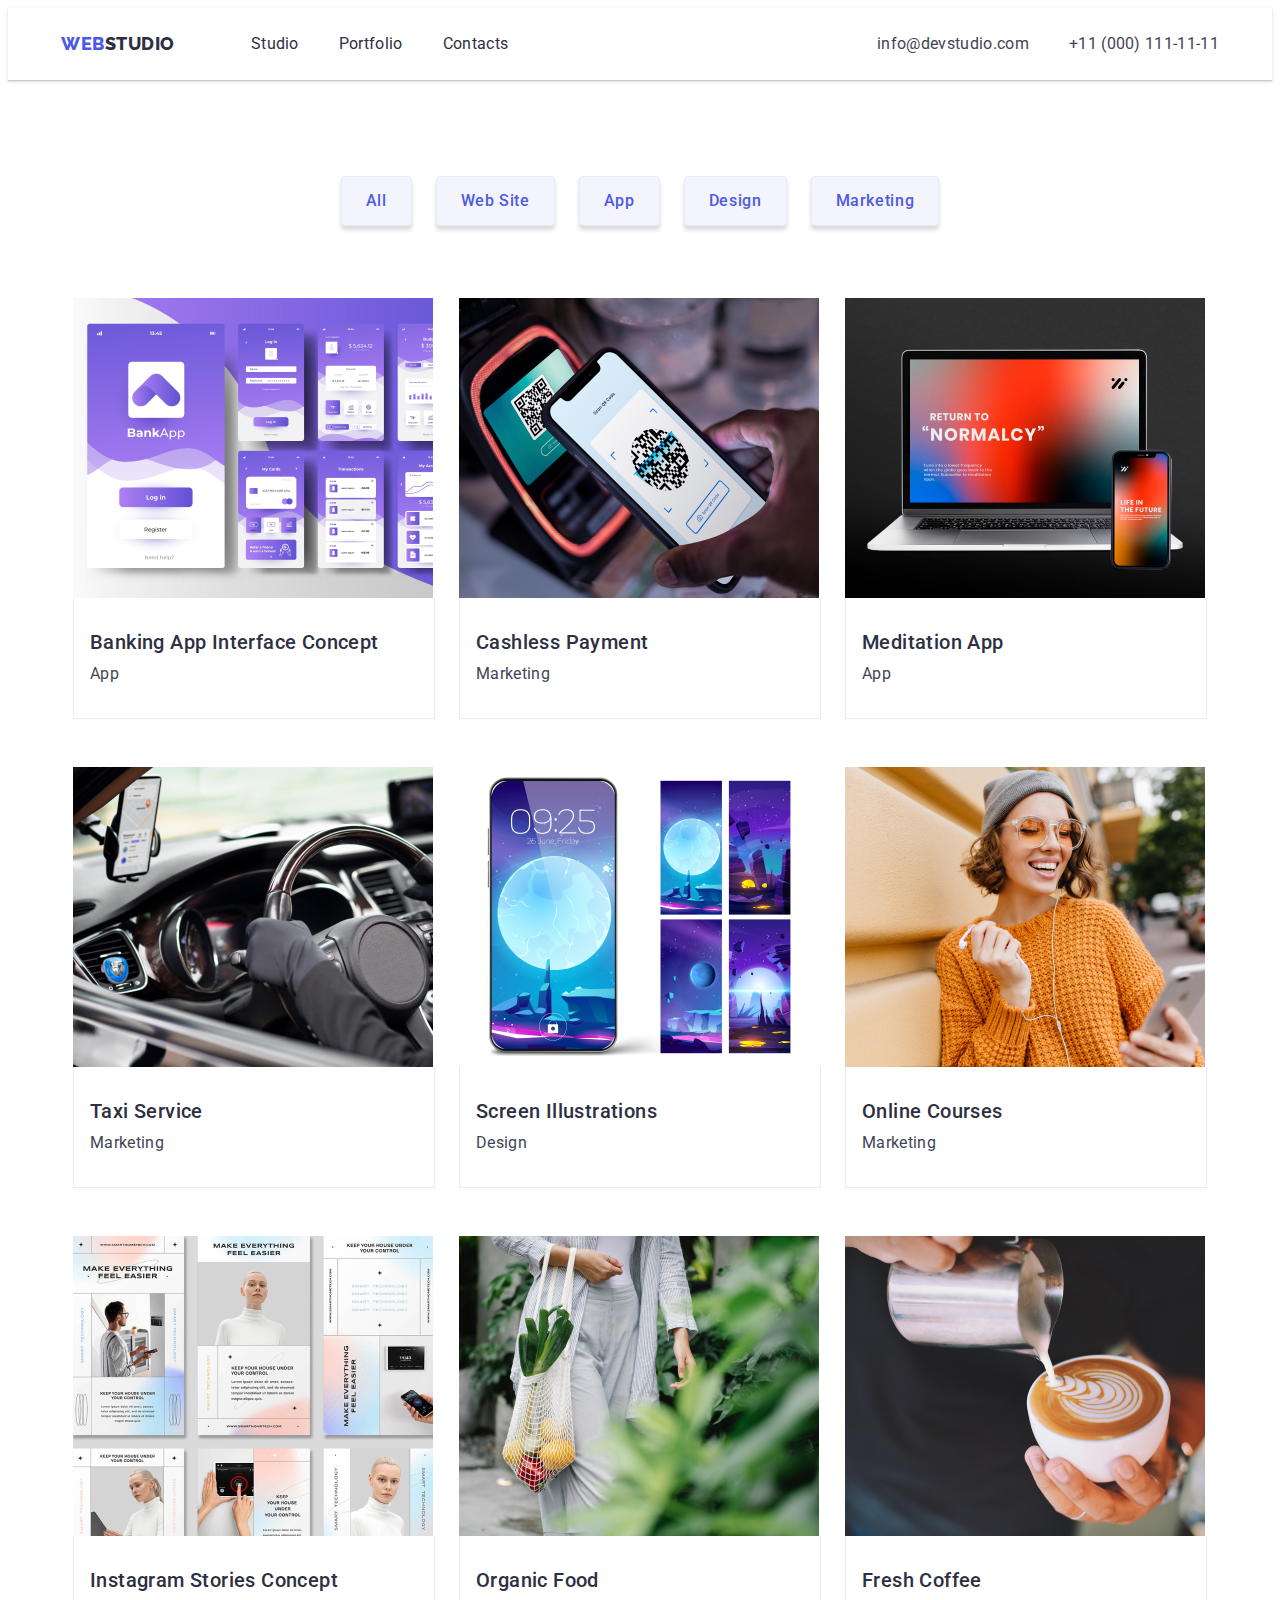
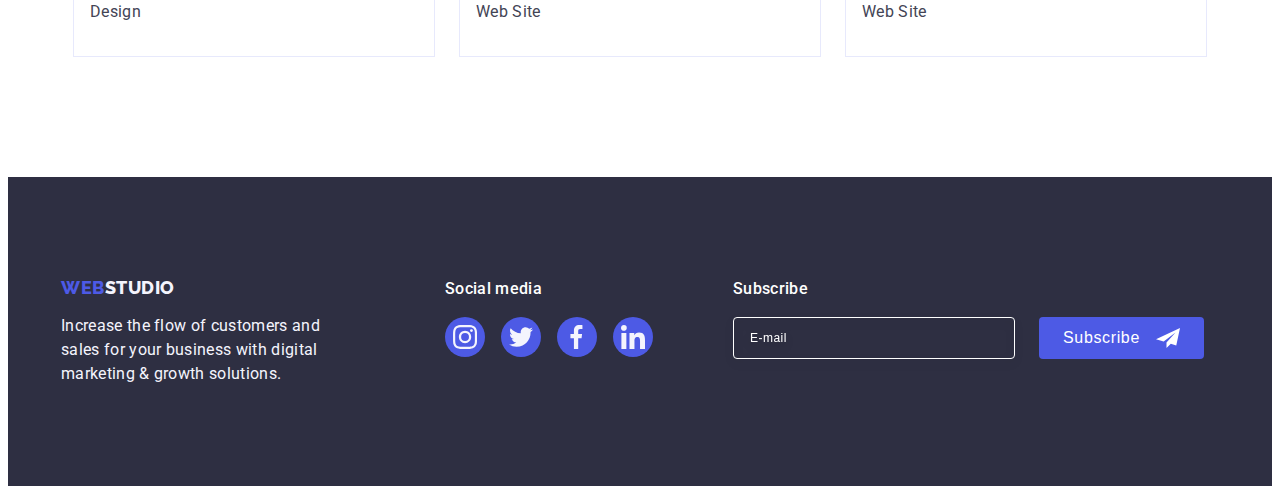
==== portfolio.html @ 8e1ab9f7 "Initial commit" ====
<!DOCTYPE html>
<html lang="en">
  <head>
    <meta charset="UTF-8" />
    <meta http-equiv="X-UA-Compatible" content="IE=edge" />
    <meta name="viewport" content="width=device-width, initial-scale=1.0" />
    <link rel="preconnect" href="https://fonts.googleapis.com" />
    <link rel="preconnect" href="https://fonts.gstatic.com" crossorigin />
    <link
      href="https://fonts.googleapis.com/css2?family=Roboto:wght@400;500;700;900&display=swap"
      rel="stylesheet"
    />
    <link rel="preconnect" href="https://fonts.googleapis.com" />
    <link rel="preconnect" href="https://fonts.gstatic.com" crossorigin />
    <link
      href="https://fonts.googleapis.com/css2?family=Raleway:wght@800&family=Roboto:wght@400;500;700;900&display=swap"
      rel="stylesheet"
    />
    <link
      href="https://cdnjs.cloudflare.com/ajax/libs/modern-normalize/1.1.0/modern-normalize.min.css"
      rel="stylesheet"
      integrity="sha512-wpPYUAdjBVSE4KJnH1VR1HeZfpl1ub8YT/NKx4PuQ5NmX2tKuGu6U/JRp5y+Y8XG2tV+wKQpNHVUX03MfMFn9Q=="
      crossorigin="anonymous"
      referrerpolicy="no-referrer"
    />
    <title>Portfolio</title>
    <link rel="stylesheet" href="./css/styles.css" />
  </head>
  <body>
    <!-- HEADER -->
    <header class="header">
      <div class="container-header container">
        <nav class="nav">
          <a href="./index.html" class="logo link">
            Web <span class="logo-span">Studio</span>
          </a>
          <ul class="list list-header">
            <li class="list-item">
              <a class="header-link link" href="./index.html">Studio</a>
            </li>
            <li class="list-item">
              <a href="./portfolio.html" class="header-link link afers"
                >Portfolio</a
              >
            </li>
            <li class="list-item">
              <a href="" class="header-link link">Contacts</a>
            </li>
          </ul>
        </nav>

        <address class="adress">
          <ul class="list list-adress">
            <li class="adress-item">
              <a
                href="mailto:info@devstudio.com"
                class="header-link contact link"
                >info@devstudio.com</a
              >
            </li>
            <li class="adress-item">
              <a href="tel:+110001111111" class="header-link contact link"
                >+11 (000) 111-11-11</a
              >
            </li>
          </ul>
        </address>
      </div>
    </header>

    <main>
      <section class="section-second-portfolio">
        <div class="container-portfolio container">
          <h1 hidden>functions</h1>
          <ul class="list list-button">
            <li>
              <button type="button" class="button button-portfolio">All</button>
            </li>
            <li>
              <button type="button" class="button button-portfolio">
                Web Site
              </button>
            </li>
            <li>
              <button type="button" class="button button-portfolio">App</button>
            </li>
            <li>
              <button type="button" class="button button-portfolio">
                Design
              </button>
            </li>
            <li>
              <button type="button" class="button button-portfolio">
                Marketing
              </button>
            </li>
          </ul>
          <ul class="list-portfolio">
            <li class="list-item-portfolio">
              <a class="link link-portf" href="">
                <div class="imf-portf">
                  <img src="./images/1.jpg" alt="apps" />
                  <div class="positions">
                    <p class="text-positons">
                      14 Stylish and User-Friendly App Design Concepts · Task
                      Manager App · Calorie Tracker App · Exotic Fruit Ecommerce
                      App · Cloud Storage App
                    </p>
                  </div>
                </div>

                <div class="info-port">
                  <h2 class="name-section-second-portfolio">
                    Banking App Interface Concept
                  </h2>
                  <p class="text-section-second-portfolio">App</p>
                </div>
              </a>
            </li>
            <li class="list-item-portfolio">
              <a class="link link-portf" href="">
                <div class="imf-portf">
                  <img width="360" src="./images/2.jpg" alt="phone" />
                  <div class="positions">
                    <p class="text-positons">
                      14 Stylish and User-Friendly App Design Concepts · Task
                      Manager App · Calorie Tracker App · Exotic Fruit Ecommerce
                      App · Cloud Storage App
                    </p>
                  </div>
                </div>

                <div class="info-port">
                  <h2 class="name-section-second-portfolio">
                    Cashless Payment
                  </h2>
                  <p class="text-section-second-portfolio">Marketing</p>
                </div>
              </a>
            </li>
            <li class="list-item-portfolio">
              <a class="link link-portf" href="">
                <div class="imf-portf">
                  <img width="360" src="./images/3.jpg" alt="laptop" />
                  <div class="positions">
                    <p class="text-positons">
                      14 Stylish and User-Friendly App Design Concepts · Task
                      Manager App · Calorie Tracker App · Exotic Fruit Ecommerce
                      App · Cloud Storage App
                    </p>
                  </div>
                </div>
                <div class="info-port">
                  <h2 class="name-section-second-portfolio">Meditation App</h2>
                  <p class="text-section-second-portfolio">App</p>
                </div>
              </a>
            </li>
            <li class="list-item-portfolio">
              <a class="link link-portf" href="">
                <div class="imf-portf">
                  <img src="./images/4.jpg" width="360" alt="driving" />
                  <div class="positions">
                    <p class="text-positons">
                      14 Stylish and User-Friendly App Design Concepts · Task
                      Manager App · Calorie Tracker App · Exotic Fruit Ecommerce
                      App · Cloud Storage App
                    </p>
                  </div>
                </div>
                <div class="info-port">
                  <h2 class="name-section-second-portfolio">Taxi Service</h2>
                  <p class="text-section-second-portfolio">Marketing</p>
                </div>
              </a>
            </li>
            <li class="list-item-portfolio">
              <a class="link link-portf" href="">
                <div class="imf-portf">
                  <img
                    src="./images/5.jpg"
                    width="360"
                    alt="main phone's menu"
                  />
                  <div class="positions">
                    <p class="text-positons">
                      14 Stylish and User-Friendly App Design Concepts · Task
                      Manager App · Calorie Tracker App · Exotic Fruit Ecommerce
                      App · Cloud Storage App
                    </p>
                  </div>
                </div>
                <div class="info-port">
                  <h2 class="name-section-second-portfolio">
                    Screen Illustrations
                  </h2>
                  <p class="text-section-second-portfolio">Design</p>
                </div>
              </a>
            </li>
            <li class="list-item-portfolio">
              <a class="link link-portf" href="">
                <div class="imf-portf">
                  <img src="./images/6.jpg" width="360" alt="girl" />
                  <div class="positions">
                    <p class="text-positons">
                      14 Stylish and User-Friendly App Design Concepts · Task
                      Manager App · Calorie Tracker App · Exotic Fruit Ecommerce
                      App · Cloud Storage App
                    </p>
                  </div>
                </div>
                <div class="info-port">
                  <h2 class="name-section-second-portfolio">Online Courses</h2>
                  <p class="text-section-second-portfolio">Marketing</p>
                </div>
              </a>
            </li>
            <li class="list-item-portfolio">
              <a class="link link-portf" href="">
                <div class="imf-portf">
                  <img src="./images/7.jpg" width="360" alt="using describe" />
                  <div class="positions">
                    <p class="text-positons">
                      14 Stylish and User-Friendly App Design Concepts · Task
                      Manager App · Calorie Tracker App · Exotic Fruit Ecommerce
                      App · Cloud Storage App
                    </p>
                  </div>
                </div>
                <div class="info-port">
                  <h2 class="name-section-second-portfolio">
                    Instagram Stories Concept
                  </h2>
                  <p class="text-section-second-portfolio">Design</p>
                </div>
              </a>
            </li>
            <li class="list-item-portfolio">
              <a class="link link-portf" href="">
                <div class="imf-portf">
                  <img src="./images/8.jpg" width="360" alt="fruits" />
                  <div class="positions">
                    <p class="text-positons">
                      14 Stylish and User-Friendly App Design Concepts · Task
                      Manager App · Calorie Tracker App · Exotic Fruit Ecommerce
                      App · Cloud Storage App
                    </p>
                  </div>
                </div>
                <div class="info-port">
                  <h2 class="name-section-second-portfolio">Organic Food</h2>
                  <p class="text-section-second-portfolio">Web Site</p>
                </div>
              </a>
            </li>
            <li class="list-item-portfolio">
              <a class="link link-portf" href="">
                <div class="imf-portf">
                  <img src="./images/9.jpg" width="360" alt="Fresh Cofee" />
                  <div class="positions">
                    <p class="text-positons">
                      14 Stylish and User-Friendly App Design Concepts · Task
                      Manager App · Calorie Tracker App · Exotic Fruit Ecommerce
                      App · Cloud Storage App
                    </p>
                  </div>
                </div>
                <div class="info-port">
                  <h2 class="name-section-second-portfolio">Fresh Coffee</h2>
                  <p class="text-section-second-portfolio">Web Site</p>
                </div>
              </a>
            </li>
          </ul>
        </div>
      </section>
    </main>
    <footer class="footer">
      <div class="container cont-footer">
        <div class="footer-logo">
          <a href="./index.html" class="logo logo-footer link">
            Web<span class="logo-span-footer">Studio</span>
          </a>
          <p class="footer-text">
            Increase the flow of customers and sales for your business with
            digital marketing & growth solutions.
          </p>
        </div>
        <div class="footer-soc-lin">
          <p class="text-footer">Social media</p>
          <ul class="list list-svg-footer">
            <li class="list-item-svg-ft">
              <a href="" class="lnk-footer"
                ><svg class="second-four-svg" width="24" height="24">
                  <use href="./images/icons.svg#icon-instagram"></use>
                </svg>
              </a>
            </li>
            <li class="list-item-svg-ft">
              <a href="" class="lnk-footer"
                ><svg class="second-four-svg" width="24" height="24">
                  <use href="./images/icons.svg#icon-twitter"></use>
                </svg>
              </a>
            </li>
            <li class="list-item-svg-ft">
              <a href="" class="lnk-footer"
                ><svg class="second-four-svg" width="24" height="24">
                  <use href="./images/icons.svg#icon-facebok"></use>
                </svg>
              </a>
            </li>
            <li class="list-item-svg-ft">
              <a href="" class="lnk-footer"
                ><svg class="second-four-svg" width="24" height="24">
                  <use href="./images/icons.svg#icon-linkedin"></use>
                </svg>
              </a>
            </li>
          </ul>
        </div>
        <div class="form-wrapper">
          <p class="text-wrapper">Subscribe</p>

          <form class="form-footer">
            <label for="email"></label>
            <input
              placeholder="E-mail"
              class="input-footer"
              required
              type="email"
              name="email"
              id="email"
            />

            <button class="button-footer" type="submit">
              Subscribe
              <svg class="send-icon-footer" width="24" height="24" >
                <use href="./images/icons.svg#footer-icon-send" ></use>
              </svg>
            </button>
          </form>
        </div>
      </div>
    </footer>
  </body>
</html>
---- css/styles.css ----
:root {
  --main-color: #2e2f42;
  --extra-color: #434455;
}

img {
  display: block;
}
h1,
h2,
h3 {
  margin: 0;
}
button {
  padding: 0;
}
label {
  display: block;
}
p {
  margin: 0;
}
ul {
  margin: 0;
  padding: 0;
}

body {
  background-color: white;
  color: #434455;
  font-family: "Roboto", sans-serif;
}

.backdrop {
  position: fixed;
  top: 0;
  left: 0;
  width: 100%;
  height: 100%;
  background: rgba(46, 47, 66, 0.4);
  opacity: 1;
}

.backdrop.is-hidden {
  opacity: 0;
  pointer-events: none;
  visibility: hidden;
}
/* ''Modal */

.text-modal {
  font-weight: 500;
  font-size: 16px;
  line-height: 1.5;
  letter-spacing: 0.02em;

  color: #2e2f42;

  margin-bottom: 16px;
  text-align: center;
}

.form-modal {
  display: flex;
  flex-direction: column;
  margin-left: auto;
  margin-right: auto;
}

.imput-modal {
  width: 100%;
  outline: none;
  border: 1px solid rgba(33, 33, 33, 0.2);
  border-radius: 4px;
  height: 40px;

  padding: 11px 38px 11px 38px;
  transition: border-color 250ms cubic-bezier(0.4, 0, 0.2, 1);
}

.imput-modal:focus {
  border-color: #4d5ae5;
}

.imput-modal:focus + .modal-input-icon {
  fill: #4d5ae5;
}

.modal-input-icon {
  position: absolute;
  top: 50%;
  left: 16px;
  transform: translateY(-50%);
  transition: fill 250ms cubic-bezier(0.4, 0, 0.2, 1);
}

.button-modal:hover svg  {
  fill: #FFFFFF;;
}

.button-form {
  padding: 16px 32px;
  width: 169px;
}

.access-form {
  opacity: 0;
  transition: opacity 250ms cubic-bezier(0.4, 0, 0.2, 1);
}

.checkbox-form:checked + .label-form span svg {
  border: none;
  opacity: 1;
  }

  .link-modal{
    color: #4D5AE5;
  }

.span-acess-form {
  margin-right: 8px;
  width: 16px;
  height: 16px;
  border: 1px solid rgba(46, 47, 66, 0.4);
  border-radius: 2px;
  display: flex;
  justify-content: center;
  align-items: center;
  
}

.checkbox-form {
  position: absolute;
  width: 1px;
  height: 1px;
  margin: -1px;
  border: 0;
  padding: 0;
  clip: rect(0 0 0 0);
  overflow: hidden;
}



.label-form {
  display: flex;
  align-items: center;
}

.label-modal {
  margin-bottom: 4px;
  font-weight: 400;
  font-size: 12px;
  line-height: 14px;
  letter-spacing: 0.04em;
  color: #8e8f99;
}

.label-modal:last-child {
  margin-bottom: 0;
}

.item-form {
  position: relative;
  margin-bottom: 8px;
}


.accepting {
  display: flex;
  align-items: center;
  margin-bottom: 24px;
}

.textarea-modal::placeholder {
  font-style: normal;
  font-weight: 400;
  font-size: 12px;
  line-height: 1.16;
  letter-spacing: 0.04em;
  color: rgba(46, 47, 66, 0.4);
}

.textarea-modal {
  padding: 8px 16px 0 16px;
  font-weight: 400;
  font-size: 12px;
  line-height: 1.16;
  letter-spacing: 0.04em;
  margin-bottom: 16px;
  height: 120px;

  width: 100%;
  outline: none;
  border: 1px solid rgba(46, 47, 66, 0.4);
  border-radius: 4px;
  transition: border-color 250ms cubic-bezier(0.4, 0, 0.2, 1);
}
.textarea-modal:focus {
  border-color: #4d5ae5;
}
.modal {
  padding-left: 24px;
  padding-right: 24px;
  padding-top: 72px;
  padding-bottom: 24px;
  position: absolute;
  top: 50%;
  left: 50%;
  transform: translate(-50%, -50%) scaleY(1);
  
  width: 408px;
  opacity: 1;
  background-color: #fcfcfc;



  box-shadow: 0px 1px 1px rgba(0, 0, 0, 0.14), 0px 1px 3px rgba(0, 0, 0, 0.12),
    0px 2px 1px rgba(0, 0, 0, 0.2);
  border-radius: 4px;
}

.button-modal {
  display: flex;
  justify-content: center;
  align-items: center;
  width: 24px;
  height: 24px;
  position: absolute;
  top: 24px;
  right: 24px;
  background: #e7e9fc;
  border: 1px solid rgba(0, 0, 0, 0.1);
  border-radius: 50%;
  transition: background-color 250ms cubic-bezier(0.4, 0, 0.2, 1);
}

.button-modal:hover {
  background-color: #404bbf;
  cursor: pointer;
}

.container {
  width: 1158px;
  padding: 0 15px 0 15px;
}

.logo-studio::after {
  position: absolute;
  content: "";
  width: 100%;
  height: 4px;
  left: 0px;
  bottom: 0px;

  background: #404bbf;
  border-radius: 2px;
}

.container-header {
  margin-left: auto;
  margin-right: auto;
  align-items: center;

  display: flex;
}

.container {
  width: 1158px;
  margin-left: auto;
  margin-right: auto;
  align-items: center;

  padding-right: 15px;
  padding-left: 15px;
}

.list {
  list-style: none;
}
ul {
  list-style: none;
}
.link {
  text-decoration: none;
}
/* header */
.header {
  box-shadow: 0px 2px 1px rgba(46, 47, 66, 0.08),
    0px 1px 1px rgba(46, 47, 66, 0.16), 0px 1px 6px rgba(46, 47, 66, 0.08);
}

.list-header {
  display: flex;
  align-items: center;
}

.nav {
  display: flex;
  align-items: center;
}

.list-item {
  margin-right: 40px;
  position: relative;
}

.list-item:last-child {
  margin-right: 0;
}

.list-header .list-item :not(:last-child) {
  margin-right: 40px;
}

.header-link {
  text-decoration: none;
  font-style: normal;
  font-weight: 400;
  font-size: 16px;
  line-height: 1.5;
  letter-spacing: 0.02em;
  padding-top: 24px;
  padding-bottom: 24px;
  display: inline-block;

  color: var(--main-color);

  transition: color 250ms cubic-bezier(0.4, 0, 0.2, 1);
}

.adress {
  font-style: normal;
  display: flex;
  margin-left: auto;
}

.list-adress {
  display: flex;
  gap: 40px;
}

.header-link:hover,
.header-link:focus {
  color: #404bbf;
}

.logo-header {
  margin-right: 76px;
}

.logo {
  font-family: "Raleway", sans-serif;
  font-style: normal;
  font-weight: 800;
  font-size: 18px;
  line-height: 1.17;
  display: flex;
  align-items: center;
  letter-spacing: 0.03em;
  text-transform: uppercase;
  text-decoration: none;
  color: #4d5ae5;
  text-decoration: none;
  margin-right: 76px;
}
.logo-span {
  color: var(--main-color);
  font-family: "Raleway", sans-serif;
}
/* contacts */

.contact {
  color: var(--extra-color);
  transition: color 250ms cubic-bezier(0.4, 0, 0.2, 1);
}
.contact:hover,
.contact:focus {
  color: #404bbf;
}

/* hero */

.hero-title {
  color: #ffffff;
  font-style: normal;
  font-weight: 700;
  font-size: 56px;
  line-height: 1.07;
  letter-spacing: 0.02em;
  text-align: center;
  margin-bottom: 48px;

  max-width: 496px;
  margin-right: auto;
  margin-left: auto;
}

.hero {
  background-image: linear-gradient(
      rgba(46, 47, 66, 0.7),
      rgba(46, 47, 66, 0.7)
    ),
    url(../images/img-name.jpg);
  padding-top: 188px;
  padding-bottom: 188px;
  display: block;

  background-position: center;
  background-repeat: no-repeat;
  background-size: cover;
  max-width: 1440px;
  margin-left: auto;
  margin-right: auto;
}

/* section 2 */

.svg-second-section {
  background-color: #f4f4fd;
}

.div-second-section {
  width: 264px;
  height: 112px;
  background-color: #f4f4fd;
  border-radius: 4px;
  display: flex;
  align-items: center;
  justify-content: center;
  margin-bottom: 8px;
}

.section-second {
  padding-top: 120px;
  padding-bottom: 120px;
}
.section-second h3 {
  margin-bottom: 8px;
}

.item-second-section {
  width: calc((100% - 72px) / 4);
}

.list-second-section {
  display: flex;
  gap: 24px;
  align-items: center;
}
.section-second-title {
  font-family: "Roboto";
  font-style: normal;
  font-weight: 500;
  font-size: 20px;
  line-height: 1.2;
  letter-spacing: 0.02em;
  color: var(--main-color);
}

.section-second-text {
  font-style: normal;

  font-size: 16px;
  line-height: 1.5;
  letter-spacing: 0.02em;
  color: var(--extra-color);
}

/* section 3 */
.container-third-section {
  width: 1158px;
  margin-left: auto;
  margin-right: auto;
  align-items: center;

  padding-right: 15px;
  padding-left: 15px;
  padding-bottom: 120px;
}

.section-third {
  padding-bottom: 120px;
}

.item-second-third {
  margin-right: 24px;
}

.item-second-third:last-child {
  margin-right: 0;
}
.section-third .list {
  display: flex;
}
.section-third-title {
  font-style: normal;
  font-weight: 700;
  font-size: 36px;
  line-height: 1.11;
  letter-spacing: 0.02em;
  text-align: center;
  text-transform: capitalize;
  color: var(--main-color);

  margin-bottom: 72px;
}

/* section 4 */

.link-sect-fr {
  width: 100%;
  height: 100%;
  background-color: #4d5ae5;
  border-radius: 50%;
  display: flex;
  align-items: center;
  justify-content: center;
  transition: background-color 250ms cubic-bezier(0.4, 0, 0.2, 1);
}

.second-four-svg {
  fill: #f4f4fd;
}

.list-item-svg {
  width: 40px;
  height: 40px;
}

.link-sect-fr:hover,
.link-sect-fr:focus {
  background-color: #404bbf;
}

.list-svg-sec-fr {
  display: flex;
  align-items: center;
  gap: 24px;

  justify-content: center;
}

.emp-nam {
  padding: 32px 0 32px;
  border-radius: 0px 0px 4px 4px;
}

.section-four {
  padding-top: 120px;
  padding-bottom: 120px;
}
.section-four .list {
  display: flex;
}

.section-four-title {
  font-style: normal;
  font-weight: 700;
  font-size: 36px;
  line-height: 1.11;
  letter-spacing: 0.02em;
  text-transform: capitalize;
  color: #2e2f42;

  text-align: center;
  margin-bottom: 72px;
}

.section-four {
  background-color: #f4f4fd;
}

.section-four {
}
.name {
  font-style: normal;
  font-weight: 500;
  font-size: 20px;
  line-height: 1.2;
  letter-spacing: 0.02em;
  text-align: center;
  text-transform: capitalize;
  color: var(--main-color);
  margin-bottom: 8px;
}

.section-four-text {
  font-size: 16px;
  line-height: 1.5;
  letter-spacing: 0.02em;
  color: var(--extra-color);
  margin-bottom: 8px;

  text-align: center;
}
.list-section-four {
  background-color: #ffffff;
  box-shadow: 0px 1px 6px rgba(46, 47, 66, 0.08),
    0px 1px 1px rgba(46, 47, 66, 0.16), 0px 2px 1px rgba(46, 47, 66, 0.08);
  margin-right: 24px;
  border-radius: 0px 0px 4px 4px;
}

.list-section-four:last-child {
  margin-right: 0;
}

/* Section 5  */

.link-customers {
  width: 100%;
  height: 100%;
  display: flex;
  justify-content: center;
  align-items: center;
  border: 1px solid #8e8f99;
  border-radius: 4px;
  color: #8e8f99;
  transition: color 250ms cubic-bezier(0.4, 0, 0.2, 1),
    border-color 250ms cubic-bezier(0.4, 0, 0.2, 1);
}

.customers-title {
  font-weight: 700;
  font-size: 36px;
  line-height: 40px;

  text-align: center;
  letter-spacing: 0.02em;
  text-transform: capitalize;
  margin-bottom: 72px;
  line-height: 1.1;
  color: #2e2f42;
}

.customers-svg:hover,
.customers-svg:focus {
  fill: #404bbf;
}
.customers-svg {
  fill: currentColor;
  transition: fill 250ms cubic-bezier(0.4, 0, 0.2, 1);
}

.item-customers {
  width: 168px;
  height: 88px;
}

.link-customers:hover,
.link-customers:focus {
  color: #404bbf;
  border-color: #404bbf;
}

.list-customers {
  display: flex;
  gap: 24px;
}

.section-fife {
  padding-top: 120px;
  padding-bottom: 120px;
}

/* footer */

.text-wrapper {
  font-weight: 500;
  font-size: 16px;
  line-height: 24px;

  letter-spacing: 0.02em;

  color: #ffffff;
  margin-bottom: 16px;
}



.button-footer {
  
  border-radius: 4px;
  border: none;
  min-height: 40px;

  min-width: 165px;

  font-weight: 500;
  font-size: 16px;
  line-height: 1.5px;
  justify-content: center;

  display: flex;
  align-items: center;

  letter-spacing: 0.04em;
  color: #ffffff;
  background: #4d5ae5;
  gap: 16px;
  cursor: pointer;
  transition: background-color 250ms cubic-bezier(0.4, 0, 0.2, 1);
}

.button-footer:hover {
  background-color: #404bbf;
}

.footer-logo {
  margin-right: 120px;
}

.form-footer {
  display: flex;
}

.input-footer::placeholder {
  color: #ffffff;
  font-weight: 400;
  font-size: 12px;
  line-height: 24px;
  letter-spacing: 0.04em;
}

.input-footer:focus {
  border: 1px solid #4d5ae5;
}

.input-footer {
  width: 264px;
  padding: 8px 0 8px 16px;
  background-color: transparent;

  margin-right: 24px;

  border: 1px solid #ffffff;
  filter: drop-shadow(0px 4px 4px rgba(0, 0, 0, 0.15));
  border-radius: 4px;

  font-weight: 400;
  font-size: 12px;
  line-height: 24px;
  letter-spacing: 0.04em;
  color: #ffffff;
  outline: 0;

  transition: border 250ms cubic-bezier(0.4, 0, 0.2, 1);
}

.list-item-svg-ft {
  width: 40px;
  height: 40px;
}

.lnk-footer {
  display: flex;
  width: 100%;
  height: 100%;
  border-radius: 50%;
  background-color: #4d5ae5;
  justify-content: center;
  align-items: center;
  transition: background-color 250ms cubic-bezier(0.4, 0, 0.2, 1);
}

.lnk-footer:hover,
.lnk-footer:focus {
  background-color: #31d0aa;
}

.footer-soc-lin {
  margin-right: 80px;
}

.list-svg-footer {
  gap: 16px;
  display: flex;
}

.cont-footer {
  display: flex;
  align-items: baseline;
}

.text-footer {
  font-style: normal;
  font-weight: 500;
  font-size: 16px;
  line-height: 24px;
  color: #ffffff;
  letter-spacing: 0.02em;
  margin-bottom: 16px;
}

.logo-footer {
  margin-bottom: 16px;
  display: inline-block;
  margin-right: 0;
}
.footer {
  background: #2e2f42;
}

.footer {
  padding-top: 100px;

  padding-bottom: 100px;
}
.logo-span-footer {
  font-family: "Raleway", sans-serif;
  font-style: normal;
  font-weight: 800;
  font-size: 18px;
  line-height: 1.17;
  display: flex;
  align-items: center;
  letter-spacing: 0.03em;
  text-transform: uppercase;
  text-decoration: none;
  color: #f4f4fd;
  display: inline-block;
}

.footer-text {
  font-size: 16px;
  line-height: 1.5;
  letter-spacing: 0.02em;
  color: #f4f4fd;

  width: 264px;
}

.button {
  font-family: "Roboto", sans-serif;
  cursor: pointer;
  background-color: #4d5ae5;
  font-weight: 500;
  font-size: 16px;
  line-height: 1.5;
  letter-spacing: 0.04em;
  color: #ffffff;
  display: block;
  border: none;
  border-radius: 4px;

  margin-right: auto;
  margin-left: auto;
  box-shadow: 0px 4px 4px rgba(0, 0, 0, 0.15);
  transition: color 250ms cubic-bezier(0.4, 0, 0.2, 1),
    background-color 250ms cubic-bezier(0.4, 0, 0.2, 1);
}
.button-header {
  font-family: "Roboto", sans-serif;
  cursor: pointer;
  background-color: #4d5ae5;
  font-weight: 500;
  font-size: 16px;
  line-height: 1.5;
  letter-spacing: 0.04em;
  color: #ffffff;

  min-width: 169px;
  height: 56px;
  margin-right: auto;
  margin-left: auto;

  display: block;
  border: none;
  border-radius: 4px;
}

.button-portfolio {
  color: #4d5ae5;
  background: #f4f4fd;
  padding: 12px 24px;
  border: 1px solid #e7e9fc;
  transition: box-shadow 250ms cubic-bezier(0.4, 0, 0.2, 1);
}

.button:hover,
.button:focus {
  background-color: #404bbf;
  color: #ffffff;
}

.button-portfolio:hover,
.button-portfolio:focus {
  border: 1px solid transparent;
  box-shadow: 0px 3px 1px rgba(0, 0, 0, 0.1), 0px 2px 1px rgba(0, 0, 0, 0.08),
    0px 2px 2px rgba(0, 0, 0, 0.12);
}

/* Portfolio */
/* Стилизация полностью совпадает с Хедером осн. стран. */
/* section first */
/* section second */

.link-portf {
  display: block;
  transition: box-shadow 250ms cubic-bezier(0.4, 0, 0.2, 1);
}

.link-portf:hover,
.link-portf:focus {
  box-shadow: 0px 1px 6px rgba(46, 47, 66, 0.08),
    0px 1px 1px rgba(46, 47, 66, 0.16), 0px 2px 1px rgba(46, 47, 66, 0.08);
}

.section-second-portfolio {
  padding-top: 96px;
  padding-bottom: 120px;
}

.name-section-second-portfolio {
  font-weight: 500;
  font-size: 20px;
  line-height: 1.2;
  letter-spacing: 0.02em;
  color: #2e2f42;
  margin-bottom: 8px;
}

.container-portfolio {
  width: 1158px;
  margin-left: auto;
  margin-right: auto;
  align-items: center;

  padding-right: 15px;
  padding-left: 15px;
}

.list-button {
  display: flex;
  justify-content: center;
  margin-bottom: 72px;
  gap: 24px;
}

.list-portfolio {
  display: flex;
  flex-wrap: wrap;
  justify-content: center;
  row-gap: 48px;
  column-gap: 24px;
}

.positions {
  position: absolute;
  display: flex;
  padding-top: 40px;
  padding-left: 32px;
  padding-right: 32px;

  top: 0;
  left: 0;
  width: 100%;
  height: 100%;
  background: #4d5ae5;

  transform: translateY(100%);
  transition: transform 250ms cubic-bezier(0.4, 0, 0.2, 1);
}

.text-positons {
  font-weight: 400;
  font-size: 16px;
  line-height: 1.5;

  letter-spacing: 0.02em;

  color: #f4f4fd;
}

.imf-portf:hover .positions {
  transform: translateY(0);
}
.imf-portf {
  position: relative;
  overflow: hidden;
}

/* .img-portf::after {
  position: absolute;
  top: 0;
  content: "";
  display: inline-block;
  width: 100%;
  height: 100%;
  background: #4d5ae5;

  
  transition: transform 250ms cubic-bezier(0.4, 0, 0.2, 1);

  opacity: 0.7;
}

.img-portf:hover::after {
  transform: translateY(0%);
} */

.list-item-portfolio {
  flex-basis: calc(100% / 3 - 24px);
  position: relative;
}

.list-item-portfolio:nth-child(n + 7) {
  margin-bottom: 0;
}

.list-item-portfolio:nth-child(3n + 3) {
  margin-right: 0;
}

.text-section-second-portfolio {
  font-size: 16px;
  line-height: 1.5;
  letter-spacing: 0.02em;
  color: var(--extra-color);
}

.info-port {
  padding: 32px 16px;
  border: 1px solid #e7e9fc;
  border-top: none;
}
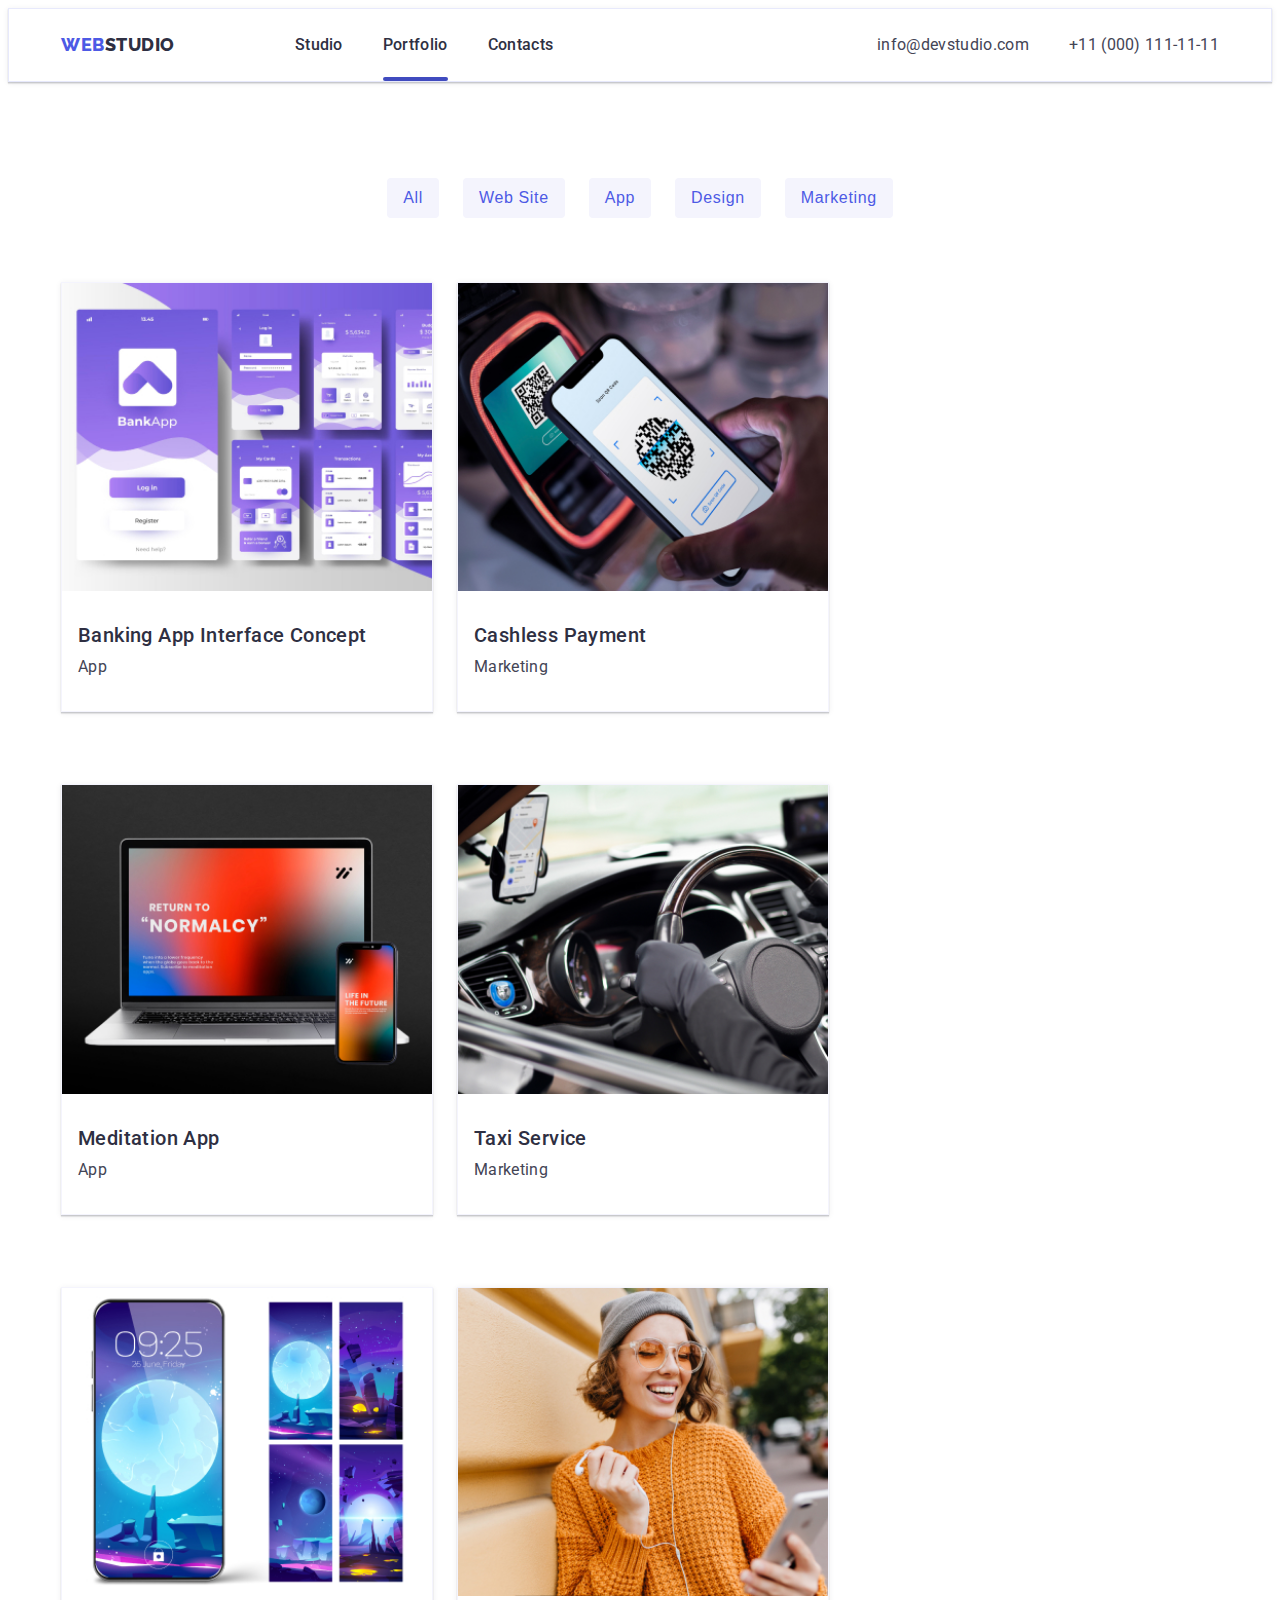
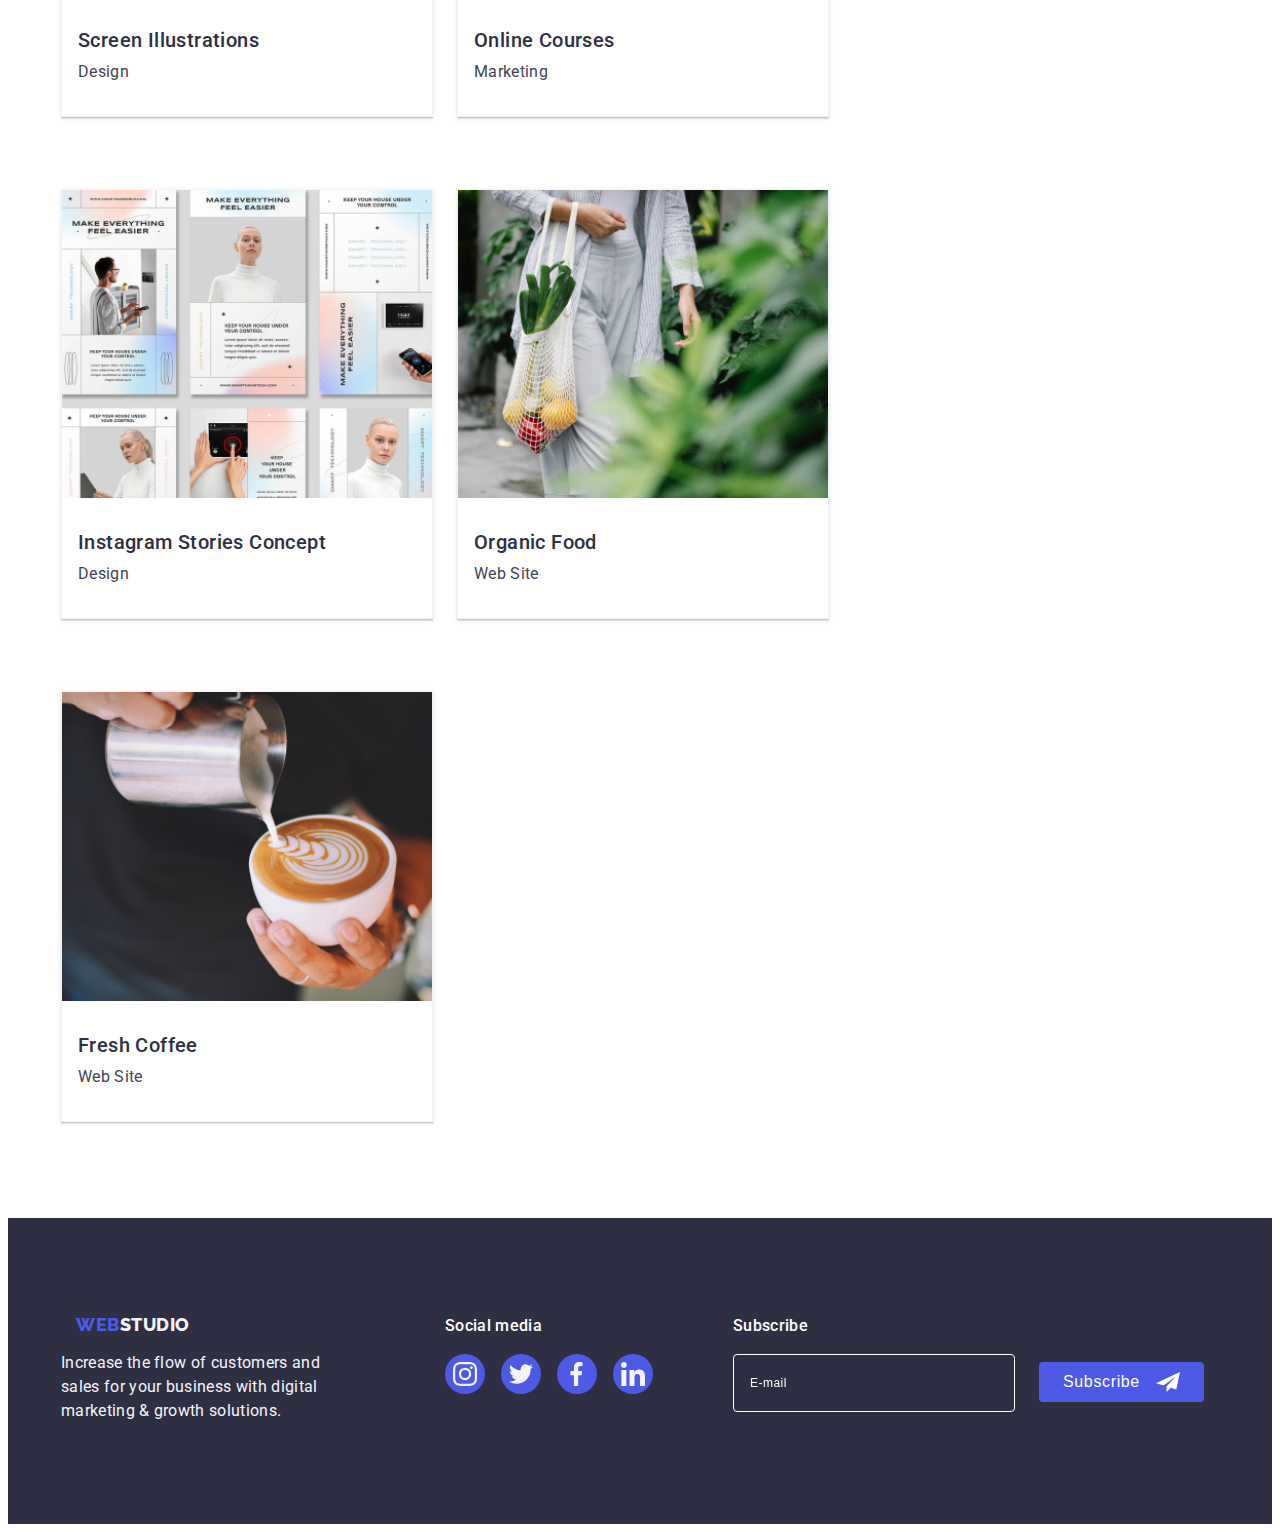
==== commit 7ec9545f: "Homework" ====
--- a/portfolio.html
+++ b/portfolio.html
@@ -23,8 +23,9 @@
       crossorigin="anonymous"
       referrerpolicy="no-referrer"
     />
+    <meta name="viewport" content="width=device-width, initial-scale=1.0" />
     <title>Portfolio</title>
-    <link rel="stylesheet" href="./css/styles.css" />
+    <link rel="stylesheet" href="./css/alternative-versions.css" />
   </head>
   <body>
     <!-- HEADER -->
@@ -34,17 +35,16 @@
           <a href="./index.html" class="logo link">
             Web <span class="logo-span">Studio</span>
           </a>
+
           <ul class="list list-header">
-            <li class="list-item">
-              <a class="header-link link" href="./index.html">Studio</a>
-            </li>
-            <li class="list-item">
-              <a href="./portfolio.html" class="header-link link afers"
-                >Portfolio</a
-              >
-            </li>
-            <li class="list-item">
-              <a href="" class="header-link link">Contacts</a>
+            <li class="item-header-nav">
+              <a class="header-link" href="./index.html">Studio</a>
+            </li>
+            <li class="item-header-nav">
+              <a href="./portfolio.html" class="header-link logo-portfolio">Portfolio</a>
+            </li>
+            <li class="item-header-nav">
+              <a href="" class="header-link">Contacts</a>
             </li>
           </ul>
         </nav>
@@ -52,25 +52,28 @@
         <address class="adress">
           <ul class="list list-adress">
             <li class="adress-item">
-              <a
-                href="mailto:info@devstudio.com"
-                class="header-link contact link"
+              <a href="mailto:info@devstudio.com" class="contact link"
                 >info@devstudio.com</a
               >
             </li>
             <li class="adress-item">
-              <a href="tel:+110001111111" class="header-link contact link"
+              <a href="tel:+110001111111" class="contact link"
                 >+11 (000) 111-11-11</a
               >
             </li>
           </ul>
         </address>
+        <button type="button" class="btn-mobil">
+          <svg class="icon-close-modal" width="32" height="22">
+            <use href="./images/icons.svg#icon-charm_menu-hamburger-1"></use>
+          </svg>
+        </button>
       </div>
     </header>
 
     <main>
       <section class="section-second-portfolio">
-        <div class="container-portfolio container">
+        <div class="container">
           <h1 hidden>functions</h1>
           <ul class="list list-button">
             <li>
@@ -99,7 +102,7 @@
             <li class="list-item-portfolio">
               <a class="link link-portf" href="">
                 <div class="imf-portf">
-                  <img src="./images/1.jpg" alt="apps" />
+                  <img class="picture-card-portfolio" width="100%" src="./images/1.jpg" alt="apps" />
                   <div class="positions">
                     <p class="text-positons">
                       14 Stylish and User-Friendly App Design Concepts · Task
@@ -120,7 +123,7 @@
             <li class="list-item-portfolio">
               <a class="link link-portf" href="">
                 <div class="imf-portf">
-                  <img width="360" src="./images/2.jpg" alt="phone" />
+                  <img class="picture-card-portfolio" width="100%" src="./images/2.jpg" alt="phone" />
                   <div class="positions">
                     <p class="text-positons">
                       14 Stylish and User-Friendly App Design Concepts · Task
@@ -141,7 +144,7 @@
             <li class="list-item-portfolio">
               <a class="link link-portf" href="">
                 <div class="imf-portf">
-                  <img width="360" src="./images/3.jpg" alt="laptop" />
+                  <img class="picture-card-portfolio" width="100%" src="./images/3.jpg" alt="laptop" />
                   <div class="positions">
                     <p class="text-positons">
                       14 Stylish and User-Friendly App Design Concepts · Task
@@ -159,7 +162,12 @@
             <li class="list-item-portfolio">
               <a class="link link-portf" href="">
                 <div class="imf-portf">
-                  <img src="./images/4.jpg" width="360" alt="driving" />
+                  <img class="picture-card-portfolio"
+                    width="100%"
+                    src="./images/4.jpg"
+                    width="100%"
+                    alt="driving"
+                  />
                   <div class="positions">
                     <p class="text-positons">
                       14 Stylish and User-Friendly App Design Concepts · Task
@@ -177,9 +185,9 @@
             <li class="list-item-portfolio">
               <a class="link link-portf" href="">
                 <div class="imf-portf">
-                  <img
+                  <img class="picture-card-portfolio"
                     src="./images/5.jpg"
-                    width="360"
+                    width="100%"
                     alt="main phone's menu"
                   />
                   <div class="positions">
@@ -201,7 +209,12 @@
             <li class="list-item-portfolio">
               <a class="link link-portf" href="">
                 <div class="imf-portf">
-                  <img src="./images/6.jpg" width="360" alt="girl" />
+                  <img class="picture-card-portfolio"
+                    width="100%"
+                    src="./images/6.jpg"
+                    width="360"
+                    alt="girl"
+                  />
                   <div class="positions">
                     <p class="text-positons">
                       14 Stylish and User-Friendly App Design Concepts · Task
@@ -219,7 +232,12 @@
             <li class="list-item-portfolio">
               <a class="link link-portf" href="">
                 <div class="imf-portf">
-                  <img src="./images/7.jpg" width="360" alt="using describe" />
+                  <img class="picture-card-portfolio"
+                    width="100%"
+                    src="./images/7.jpg"
+                    width="100%"
+                    alt="using describe"
+                  />
                   <div class="positions">
                     <p class="text-positons">
                       14 Stylish and User-Friendly App Design Concepts · Task
@@ -239,7 +257,7 @@
             <li class="list-item-portfolio">
               <a class="link link-portf" href="">
                 <div class="imf-portf">
-                  <img src="./images/8.jpg" width="360" alt="fruits" />
+                  <img class="picture-card-portfolio" src="./images/8.jpg" width="100%" alt="fruits" />
                   <div class="positions">
                     <p class="text-positons">
                       14 Stylish and User-Friendly App Design Concepts · Task
@@ -257,7 +275,12 @@
             <li class="list-item-portfolio">
               <a class="link link-portf" href="">
                 <div class="imf-portf">
-                  <img src="./images/9.jpg" width="360" alt="Fresh Cofee" />
+                  <img class="picture-card-portfolio"
+                    width="100%"
+                    src="./images/9.jpg"
+                    width="360"
+                    alt="Fresh Cofee"
+                  />
                   <div class="positions">
                     <p class="text-positons">
                       14 Stylish and User-Friendly App Design Concepts · Task
@@ -277,7 +300,7 @@
       </section>
     </main>
     <footer class="footer">
-      <div class="container cont-footer">
+      <div class="cont-footer container">
         <div class="footer-logo">
           <a href="./index.html" class="logo logo-footer link">
             Web<span class="logo-span-footer">Studio</span>
@@ -288,31 +311,31 @@
           </p>
         </div>
         <div class="footer-soc-lin">
-          <p class="text-footer">Social media</p>
+          <p class="text-footer-social-media">Social media</p>
           <ul class="list list-svg-footer">
-            <li class="list-item-svg-ft">
-              <a href="" class="lnk-footer"
+            <li class="list-item-svg">
+              <a href="" class="link-sect-fr"
                 ><svg class="second-four-svg" width="24" height="24">
                   <use href="./images/icons.svg#icon-instagram"></use>
                 </svg>
               </a>
             </li>
-            <li class="list-item-svg-ft">
-              <a href="" class="lnk-footer"
+            <li class="list-item-svg">
+              <a href="" class="link-sect-fr"
                 ><svg class="second-four-svg" width="24" height="24">
                   <use href="./images/icons.svg#icon-twitter"></use>
                 </svg>
               </a>
             </li>
-            <li class="list-item-svg-ft">
-              <a href="" class="lnk-footer"
+            <li class="list-item-svg">
+              <a href="" class="link-sect-fr"
                 ><svg class="second-four-svg" width="24" height="24">
                   <use href="./images/icons.svg#icon-facebok"></use>
                 </svg>
               </a>
             </li>
-            <li class="list-item-svg-ft">
-              <a href="" class="lnk-footer"
+            <li class="list-item-svg">
+              <a href="" class="link-sect-fr"
                 ><svg class="second-four-svg" width="24" height="24">
                   <use href="./images/icons.svg#icon-linkedin"></use>
                 </svg>
@@ -334,12 +357,104 @@
               id="email"
             />
 
-            <button class="button-footer" type="submit">
+            <button class="button-footer button" type="submit">
               Subscribe
-              <svg class="send-icon-footer" width="24" height="24" >
-                <use href="./images/icons.svg#footer-icon-send" ></use>
+              <svg class="send-icon-footer" width="24" height="24">
+                <use href="./images/icons.svg#footer-icon-send"></use>
               </svg>
             </button>
+          </form>
+        </div>
+      </div>
+
+      <div class="backdrop is-hidden" data-modal>
+        <div class="modal">
+          <button type="button" class="button-modal" data-modal-close>
+            <svg width="8" height="8">
+              <use href="./images/icons.svg#modal-icon-close"></use>
+            </svg>
+          </button>
+          <p class="text-modal">
+            Leave your contacts and we will call you back
+          </p>
+          <form class="form-modal">
+            <label class="label-modal" for="name">Name</label>
+            <div class="item-form">
+              <input
+                class="imput-modal"
+                required
+                placeholder=" "
+                type="text"
+                name="name"
+                id="name"
+              />
+              <svg class="modal-input-icon" width="12" height="12">
+                <use href="./images/icons.svg#modal-icon-1"></use>
+              </svg>
+            </div>
+
+            <label for="tel" class="label-modal">Phone</label>
+            <div class="item-form">
+              <input
+                class="imput-modal"
+                required
+                placeholder=" "
+                type="tel"
+                name="tel"
+                id="tel"
+              />
+              <svg class="modal-input-icon" width="12" height="12">
+                <use href="./images/icons.svg#modal-icon-2"></use>
+              </svg>
+            </div>
+
+            <label for="mail" class="label-modal">Email</label>
+            <div class="item-form">
+              <input
+                placeholder=" "
+                class="imput-modal"
+                required
+                type="email"
+                name="email"
+                id="mail"
+              />
+              <svg class="modal-input-icon" width="12" height="12">
+                <use href="./images/icons.svg#modal-icon-3"></use>
+              </svg>
+            </div>
+
+            <label for="comment" class="label-modal">Comment</label>
+
+            <textarea
+              class="textarea-modal"
+              required
+              name="comment"
+              id="comment"
+              rows="8"
+              placeholder="Text input"
+            ></textarea>
+
+            <div class="item-form accepting">
+              <input
+                class="imput-modal checkbox-form"
+                required
+                type="checkbox"
+                name="accept"
+                value="accept"
+                id="accept"
+              />
+              <label for="accept" class="label-modal label-form">
+                <span class="span-acess-form">
+                  <svg class="access-form" width="16" height="16">
+                    <use href="./images/icons.svg#modal-icon-4"></use>
+                  </svg>
+                </span>
+                I accept the terms and conditions of the
+                <a class="link-modal" href="">&nbsp;Privacy Policy</a>
+              </label>
+            </div>
+
+            <button type="submit" class="button button-form">Send</button>
           </form>
         </div>
       </div>
--- a/css/alternative-versions.css
+++ b/css/alternative-versions.css
@@ -0,0 +1,1231 @@
+/* defolt settings */
+
+:root {
+  --IRIS: #4d5ae5;
+  --NAVY-BLUE: #2e2f42;
+  --SLATE: #434455;
+  --CLOUD: #f4f4fd;
+  --LIGHT-SLATE: #8e8f99;
+  --CORN-FLOWER: #ffffff;
+}
+
+ul {
+  list-style: none;
+  padding: 0;
+  margin: 0;
+}
+
+p {
+  margin: 0;
+}
+
+h1,
+h2,
+h3 {
+  margin: 0;
+}
+
+a {
+  text-decoration: none;
+}
+
+body {
+  font-family: "Roboto", sans-serif;
+}
+
+.button {
+  background: var(--IRIS);
+  font-weight: 500;
+  font-size: 16px;
+  line-height: 24px;
+  display: flex;
+  align-items: center;
+  text-align: center;
+  letter-spacing: 0.04em;
+  color: white;
+  border-radius: 4px;
+  border: none;
+}
+
+.logo {
+  font-family: "Raleway", sans-serif;
+  font-style: normal;
+  font-weight: 800;
+  font-size: 18px;
+  line-height: 1.17;
+  display: flex;
+  align-items: center;
+  justify-content: center;
+  letter-spacing: 0.03em;
+  text-transform: uppercase;
+
+  color: var(--IRIS);
+}
+
+.button-hero {
+  box-shadow: 0px 4px 4px rgba(0, 0, 0, 0.15);
+
+  padding: 16px 32px;
+  display: flex;
+  margin-left: auto;
+  margin-right: auto;
+}
+
+.titles-section {
+  font-weight: 700;
+  font-size: 36px;
+  line-height: 1.11;
+  letter-spacing: 0.02em;
+  text-transform: capitalize;
+  color: var(--NAVY-BLUE);
+  text-align: center;
+}
+
+.our-team-title {
+  margin-bottom: 72px;
+}
+
+.name-card-our-team {
+  text-align: center;
+  font-weight: 500;
+  font-size: 20px;
+  line-height: 1.2;
+  letter-spacing: 0.02em;
+  color: var(--NAVY-BLUE);
+
+  margin-bottom: 8px;
+}
+
+.our-team-text {
+  font-weight: 400;
+  font-size: 16px;
+  line-height: 1.5;
+  text-align: center;
+  letter-spacing: 0.02em;
+  color: var(--SLATE);
+
+  margin-bottom: 8px;
+}
+
+.list-svg-sec-fr {
+  padding: 0 16px 0 16px;
+  display: flex;
+  gap: 24px;
+}
+
+.description-card-our-team {
+  background: white;
+  padding-top: 32px;
+  padding-bottom: 32px;
+}
+
+.logo-span {
+  color: var(--NAVY-BLUE);
+  font-family: "Raleway", sans-serif;
+}
+
+.link-sect-fr {
+  display: flex;
+  justify-content: center;
+  align-items: center;
+  width: 40px;
+  height: 40px;
+  background: var(--IRIS);
+  border-radius: 50%;
+}
+
+.customers-title {
+  margin-bottom: 72px;
+}
+
+.footer-text {
+  max-width: 268px;
+  font-weight: 400;
+  font-size: 16px;
+  line-height: 1.5;
+  letter-spacing: 0.02em;
+  color: var(--CLOUD);
+  margin-left: auto;
+  margin-right: auto;
+}
+
+.logo-span-footer {
+  color: var(--CLOUD);
+}
+
+.footer {
+  background: var(--NAVY-BLUE);
+}
+
+.logo-footer {
+  margin-bottom: 16px;
+}
+
+.img-section-four {
+  display: block;
+  max-width: 100%;
+  height: auto;
+}
+
+.input-footer {
+  width: 100%;
+  border: 1px solid #ffffff;
+  filter: drop-shadow(0px 4px 4px rgba(0, 0, 0, 0.15));
+  outline: none;
+
+  border-radius: 4px;
+  background-color: transparent;
+  height: 40px;
+
+  padding: 8px 0 8px 16px;
+  color: #ffffff;
+}
+
+.text-wrapper {
+  text-align: center;
+  font-style: normal;
+  font-weight: 500;
+  font-size: 16px;
+  line-height: 1.5;
+  color: white;
+  letter-spacing: 0.02em;
+  margin-bottom: 16px;
+}
+
+.button-footer {
+  gap: 16px;
+  padding: 8px 24px;
+  margin-left: auto;
+  margin-right: auto;
+}
+
+.text-footer-social-media {
+  font-style: normal;
+  font-weight: 500;
+  font-size: 16px;
+  line-height: 1.5;
+  letter-spacing: 0.02em;
+  color: white;
+  margin-bottom: 16px;
+}
+
+.list-svg-footer {
+  display: flex;
+  gap: 16px;
+  justify-content: center;
+}
+
+.input-footer::placeholder {
+  font-style: normal;
+  font-weight: 400;
+  font-size: 12px;
+  line-height: 24px;
+  display: flex;
+  align-items: center;
+  letter-spacing: 0.04em;
+  color: white;
+}
+
+.list-header {
+  display: flex;
+  gap: 40px;
+
+  @media screen and (max-width: 767px) {
+    display: flex;
+    flex-direction: column;
+  }
+}
+
+/* Modal */
+
+.modal {
+  padding: 24px 24px;
+  position: absolute;
+  top: 50%;
+  left: 50%;
+  transform: translate(-50%, -50%) scaleY(1);
+  width: 408px;
+
+  opacity: 1;
+  background-color: #fcfcfc;
+  border-radius: 4px;
+}
+
+.item-form {
+  position: relative;
+  margin-bottom: 8px;
+}
+
+.checkbox-form {
+  position: absolute;
+  width: 1px;
+  height: 1px;
+  margin: -1px;
+  border: 0;
+  padding: 0;
+  clip: rect(0 0 0 0);
+  overflow: hidden;
+}
+
+.backdrop.is-hidden {
+  opacity: 0;
+  pointer-events: none;
+  visibility: hidden;
+}
+
+.backdrop {
+  position: fixed;
+  top: 0;
+  left: 0;
+  width: 100%;
+  height: 100%;
+  background: rgba(46, 47, 66, 0.4);
+  opacity: 1;
+}
+
+.button-modal {
+  width: 24px;
+  height: 24px;
+  border-radius: 50%;
+  display: flex;
+  justify-content: center;
+  align-items: center;
+  margin-left: auto;
+  background: #e7e9fc;
+  border: 1px solid rgba(0, 0, 0, 0.1);
+
+  margin-bottom: 24px;
+}
+
+.text-modal {
+  font-weight: 500;
+  font-size: 16px;
+  line-height: 1.5;
+  letter-spacing: 0.02em;
+  color: var(--NAVY-BLUE);
+
+  margin-bottom: 16px;
+  text-align: center;
+}
+
+.imput-modal {
+  width: 100%;
+  outline: none;
+  border: 1px solid rgba(46, 47, 66, 0.4);
+  border-radius: 4px;
+  height: 40px;
+
+  padding: 8px 0 8px 34px;
+  transition: border-color 250ms cubic-bezier(0.4, 0, 0.2, 1);
+}
+
+.modal-input-icon {
+  position: absolute;
+  top: 50%;
+  left: 16px;
+  transform: translateY(-50%);
+  transition: fill 250ms cubic-bezier(0.4, 0, 0.2, 1);
+}
+
+.label-modal {
+  display: block;
+  margin-bottom: 4px;
+  font-weight: 400;
+  font-size: 12px;
+  line-height: 14px;
+  letter-spacing: 0.04em;
+  color: var(--LIGHT-SLATE);
+}
+
+.privacy-policy-text {
+  font-weight: 400;
+  font-size: 12px;
+  line-height: 14px;
+
+  letter-spacing: 0.04em;
+  color: #8e8f99;
+}
+
+.link-modal {
+  color: var(--IRIS);
+}
+
+.label-form {
+  display: flex;
+  align-items: center;
+}
+
+.textarea-modal {
+  padding: 8px 16px 0 16px;
+  font-weight: 400;
+  font-size: 12px;
+  line-height: 1.16;
+  letter-spacing: 0.04em;
+  margin-bottom: 18px;
+  height: 120px;
+
+  width: 100%;
+  outline: none;
+  border: 1px solid rgba(46, 47, 66, 0.4);
+  border-radius: 4px;
+  transition: border-color 250ms cubic-bezier(0.4, 0, 0.2, 1);
+}
+
+.button-form {
+  display: flex;
+  margin-left: auto;
+  margin-right: auto;
+  padding: 16px 32px;
+  justify-content: center;
+  width: 169px;
+}
+
+.label-form {
+  display: flex;
+  align-items: flex-end;
+}
+
+.span-acess-form {
+  margin-right: 8px;
+  width: 16px;
+  height: 16px;
+  border: 1px solid rgba(46, 47, 66, 0.4);
+  border-radius: 2px;
+  display: flex;
+  justify-content: center;
+  align-items: center;
+}
+
+.access-form {
+  opacity: 0;
+  transition: opacity 250ms cubic-bezier(0.4, 0, 0.2, 1);
+}
+
+.checkbox-form:checked + .label-form span svg {
+  border: none;
+  opacity: 1;
+}
+
+.checkbox-form:checked + .label-form span {
+  border: none;
+}
+
+.container {
+  min-width: 320px;
+  padding-left: 16px;
+  padding-right: 16px;
+}
+
+.list-card-our-team {
+  display: flex;
+  flex-direction: column;
+  align-items: center;
+  gap: 72px;
+}
+
+.footer {
+  padding-bottom: 96px;
+  padding-top: 96px;
+}
+
+@media screen and (min-width: 428px) {
+  .container {
+    width: 428px;
+    margin-left: auto;
+    margin-right: auto;
+    padding-left: 16px;
+    padding-right: 16px;
+  }
+}
+
+@media screen and (min-width: 768px) {
+  .container {
+    width: 768px;
+  }
+}
+
+@media screen and (min-width: 1200px) {
+  .container {
+    width: 1158px;
+  }
+}
+
+.section {
+  padding-top: 96px;
+  padding-bottom: 96px;
+}
+
+.list-section-four {
+  flex-basis: calc((100% - 24px) / 2);
+  max-width: 264px;
+}
+
+/* Mobile version */
+
+/* Header */
+
+.container-header {
+
+
+  margin-left: auto;
+  margin-right: auto;
+
+  padding: 24px 16px;
+  display: flex;
+  justify-content: space-between;
+  align-items: center;
+}
+
+.icon-close-modal {
+  stroke: var(--NAVY-BLUE);
+}
+
+.div-second-section {
+  display: none;
+}
+
+.header {
+  border: 1px solid #e7e9fc;
+  box-shadow: 0px 2px 1px rgba(46, 47, 66, 0.08),
+    0px 1px 1px rgba(46, 47, 66, 0.16), 0px 1px 6px rgba(46, 47, 66, 0.08);
+  position: relative;
+}
+
+.nav {
+  display: flex;
+  justify-content: space-between;
+}
+
+.backdrop-mobile-menu {
+  overflow: auto;
+  position: fixed;
+  width: 100%;
+  height: 100%;
+  top: 0;
+  left: 0;
+  background-color: white;
+
+  opacity: 0;
+  visibility: hidden;
+  pointer-events: none;
+  transform: translateX(-100%);
+  transition: opacity 250ms var(--cubic), visibility 250ms var(--cubic),
+    transform 250ms var(--cubic);
+}
+
+.btn-mobil {
+ 
+  padding: 0;
+  border: none;
+  background-color: white;
+}
+
+.backdrop-mobile-menu.is-open {
+  opacity: 1;
+  visibility: visible;
+  pointer-events: auto;
+  transform: translateX(0);
+}
+
+/* Hero */
+
+.hero {
+  margin-left: auto;
+  margin-right: auto;
+  padding-top: 112px;
+  padding-bottom: 112px;
+  background-image: linear-gradient(
+      rgba(46, 47, 66, 0.7),
+      rgba(46, 47, 66, 0.7)
+    ),
+    url(../images/Dark-bg.png);
+  background-position: center;
+  background-repeat: no-repeat;
+  background-size: cover;
+}
+.hero-title {
+  max-width: 320px;
+  font-weight: 700;
+  font-size: 36px;
+  line-height: 40px;
+  margin-left: auto;
+  margin-right: auto;
+  letter-spacing: 0.02em;
+  text-align: center;
+
+  color: var(--CORN-FLOWER);
+}
+
+.titles-advantages {
+  font-weight: 700;
+  font-size: 36px;
+  line-height: 40px;
+
+  text-align: center;
+  letter-spacing: 0.02em;
+  text-transform: capitalize;
+  color: var(--NAVY-BLUE);
+}
+
+@media (max-width: 767px) {
+  .list-header,
+  .section-third,
+  .svg-second-section,
+  .adress {
+    display: none;
+  }
+}
+.hero-title {
+  margin-bottom: 72px;
+}
+
+/* 2 section */
+
+.titles-advantages {
+  margin-bottom: 8px;
+}
+
+.list-second-section {
+  display: flex;
+  flex-direction: column;
+
+  gap: 72px;
+}
+
+.section-second-text {
+  font-weight: 500;
+  font-size: 16px;
+  line-height: 1.5;
+
+  letter-spacing: 0.02em;
+  color: var(--SLATE);
+}
+
+/* 4 section */
+
+.section-four {
+  background-color: var(--CLOUD);
+  padding-top: 96px;
+  padding-bottom: 96px;
+  min-width: 320px;
+}
+
+.container-our-team {
+  padding-left: 82;
+}
+
+/* section 5  Customers*/
+
+.list-customers {
+  display: flex;
+  flex-wrap: wrap;
+  row-gap: 72px;
+  column-gap: 16px;
+}
+
+.item-customers {
+  width: calc(50% - 8px);
+  border: 1px solid #8e8f99;
+  border-radius: 4px;
+  display: flex;
+  justify-content: center;
+  align-items: center;
+
+  padding: 16px 40px;
+}
+
+/* footer */
+
+.footer-soc-lin {
+  padding: 0 110px;
+}
+
+.text-footer-social-media {
+  text-align: center;
+}
+
+.form-wrapper {
+  padding: 0 15px;
+}
+
+.input-footer {
+  margin-bottom: 16px;
+}
+
+/* Modal */
+
+/* Portfolio */
+
+.positions {
+  display: none;
+}
+
+.container-portfolio {
+  padding: 48px 16px;
+}
+
+.list-button {
+  max-width: 264px;
+  display: flex;
+  flex-wrap: wrap;
+  row-gap: 16px;
+  column-gap: 24px;
+  margin-bottom: 48px;
+}
+
+
+.section-second-portfolio {
+  padding-top: 96px;
+  padding-bottom: 96px;
+}
+
+.button-portfolio {
+  padding: 8px 16px;
+  background: #f4f4fd;
+  font-weight: 500;
+  font-size: 16px;
+  line-height: 24px;
+  letter-spacing: 0.04em;
+  color: var(--IRIS);
+}
+
+.list-item-portfolio {
+  background: #ffffff;
+  border: 1px solid #f4f4fd;
+  box-shadow: 0px 1px 6px rgba(46, 47, 66, 0.08),
+    0px 1px 1px rgba(46, 47, 66, 0.16), 0px 2px 1px rgba(46, 47, 66, 0.08);
+}
+
+.list-portfolio {
+  display: flex;
+  flex-direction: column;
+  gap: 48px;
+}
+
+.name-section-second-portfolio {
+  font-weight: 500;
+  font-size: 20px;
+  line-height: 1.2;
+
+  letter-spacing: 0.02em;
+  color: var(--NAVY-BLUE);
+  margin-bottom: 8px;
+}
+
+.info-port {
+  padding: 32px 0 32px 16px;
+}
+
+.text-section-second-portfolio {
+  font-weight: 400;
+  font-size: 16px;
+  line-height: 1.5;
+
+  letter-spacing: 0.02em;
+
+  color: var(--SLATE);
+}
+
+.cont-footer {
+  display: flex;
+  flex-direction: column;
+  gap: 72px;
+}
+
+/* Tablet */
+
+@media screen and (min-width: 768px) {
+  /* Header */
+
+  /* Header */
+  .container-header {
+    padding: 0 16px;
+    display: flex;
+    justify-content: space-between;
+    align-items: center;
+  }
+
+  .nav {
+    display: flex;
+  }
+  .item-header-nav {
+    position: relative;
+  }
+  .btn-mobil {
+    display: none;
+
+  }
+
+  .logo {
+    margin-right: 120px;
+  }
+
+  .header-link {
+    display: inline-block;
+    font-style: normal;
+    font-weight: 500;
+    font-size: 16px;
+    line-height: 1.5;
+    letter-spacing: 0.02em;
+    color: var(--NAVY-BLUE);
+    padding: 24px 0;
+  }
+
+  .logo-studio::after {
+    position: absolute;
+    bottom: 0;
+    left: 0px;
+    content: "";
+    background: #404bbf;
+    border-radius: 2px;
+    width: 100%;
+    height: 4px;
+  }
+
+  .contact {
+    font-style: normal;
+    font-weight: 400;
+    font-size: 12px;
+    line-height: 14px;
+
+    letter-spacing: 0.04em;
+    color: var(--SLATE);
+  }
+
+  .list-adress {
+    display: flex;
+    flex-direction: column;
+    gap: 12px;
+  }
+
+  /* Hero */
+  .hero {
+    padding-top: 112px;
+    padding-bottom: 112px;
+    background-image: linear-gradient(
+        rgba(46, 47, 66, 0.7),
+        rgba(46, 47, 66, 0.7)
+      ),
+      url(../images/background-tablet.png);
+  }
+
+  .hero-title {
+    max-width: 496px;
+    margin-bottom: 36px;
+    font-weight: 700;
+    font-size: 56px;
+    line-height: 60px;
+    text-align: center;
+    letter-spacing: 0.02em;
+    color: white;
+  }
+
+  /* 2 sectiom */
+
+  .container-second-section {
+    padding-left: 16px;
+    padding-right: 16px;
+  }
+
+  .list-second-section {
+    display: flex;
+    flex-wrap: wrap;
+    row-gap: 72px;
+    column-gap: 24px;
+    flex-direction: row;
+  }
+
+  .item-second-section {
+    width: calc((100% - 24px) / 2);
+  }
+  .section-second-text {
+    font-weight: 500;
+    font-size: 16px;
+    line-height: 1.5;
+    letter-spacing: 0.02em;
+    color: var(--SLATE);
+  }
+
+  .titles-advantages {
+    text-align: start;
+    margin-bottom: 8px;
+  }
+
+  .section-third {
+    display: none;
+  }
+
+  /* OUR TEAM */
+  .section-four {
+    background: #f4f4fd;
+  }
+
+  .list-card-our-team {
+    display: flex;
+    flex-wrap: wrap;
+    row-gap: 64px;
+    column-gap: 24px;
+    justify-content: center;
+    flex-direction: row;
+  }
+
+  /* CUSTOMERS */
+
+  .list-customers {
+    display: flex;
+    flex-wrap: wrap;
+    row-gap: 72px;
+    column-gap: 24px;
+  }
+
+  .item-customers {
+    width: calc((100% - 2 * 24px) / 3);
+    display: flex;
+    justify-content: center;
+    align-items: center;
+    border: 1px solid #8e8f99;
+    border-radius: 4px;
+    height: 88px;
+  }
+
+  /* FOOTER */
+
+  .cont-footer {
+    padding: 0;
+    display: flex;
+    flex-wrap: wrap;
+    column-gap: 24px;
+    row-gap: 72px;
+    max-width: 552px;
+    flex-direction: row;
+  }
+
+  .footer-logo {
+    max-width: 264px;
+    padding: 0;
+  }
+
+  .footer-soc-lin {
+    max-width: 208px;
+    padding: 0;
+  }
+
+  .list-svg-footer {
+    display: flex;
+  }
+
+  .form-footer {
+    display: flex;
+    align-items: baseline;
+  }
+
+  .text-wrapper {
+    text-align: start;
+  }
+
+  .input-footer {
+    margin-right: 24px;
+    width: 264px;
+  }
+
+  .text-footer-social-media {
+    text-align: start;
+  }
+
+  .form-wrapper {
+    padding: 0;
+  }
+
+  /* Portfolio */
+  .list-button {
+    max-width: none;
+    padding: 0;
+    justify-content: center;
+    gap: 24px;
+    margin-bottom: 64px;
+  }
+
+  .list-portfolio {
+    display: flex;
+    flex-wrap: wrap;
+    column-gap: 24px;
+    row-gap: 72px;
+    flex-direction: row;
+  }
+
+  .list-item-portfolio {
+    width: calc((100% - 24px) / 2);
+  }
+
+  .logo-portfolio::after {
+    position: absolute;
+    bottom: 0;
+    left: 0px;
+    content: "";
+    background: #404bbf;
+    border-radius: 2px;
+    width: 100%;
+    height: 4px;
+  }
+
+  .section-second-portfolio {
+    padding-top: 96px;
+    padding-bottom: 96px;
+  }
+}
+
+@media screen and (min-width: 1200px) {
+  /* Hero */
+
+  .section {
+    padding-top: 120px;
+    padding-bottom: 120px;
+  }
+
+  /* Header */
+  .list-adress {
+    flex-direction: row;
+    gap: 40px;
+  }
+
+  .contact {
+    font-weight: 400;
+    font-size: 16px;
+    line-height: 1.5;
+    letter-spacing: 0.02em;
+  }
+  .hero {
+    background-image: linear-gradient(
+        rgba(46, 47, 66, 0.7),
+        rgba(46, 47, 66, 0.7)
+      ),
+      url(../images/img-name.jpg);
+    padding-top: 188px;
+    padding-bottom: 188px;
+    display: block;
+
+    background-position: center;
+    background-repeat: no-repeat;
+    background-size: cover;
+    max-width: 1440px;
+  }
+
+  /* Advantages */
+
+  .div-second-section {
+    min-width: 264px;
+    min-height: 112px;
+    display: flex;
+    background-color: #f4f4fd;
+    justify-content: center;
+    align-items: center;
+    margin-bottom: 8px;
+  }
+
+  .list-second-section {
+    flex-wrap: nowrap;
+    gap: 24px;
+  }
+
+  .titles-advantages {
+    font-weight: 500;
+    font-size: 20px;
+    line-height: 24px;
+
+    letter-spacing: 0.02em;
+    color: var(--NAVY-BLUE);
+  }
+
+  /* What ARE WE DOING */
+  .section-third {
+    display: flex;
+    padding-top: 0;
+  }
+
+  .titles-sird-section {
+    margin-bottom: 72px;
+  }
+
+  .section-third .list {
+    display: flex;
+    gap: 24px;
+  }
+
+  /* OUR TEAM */
+  .our-team-title {
+    font-weight: 700;
+    font-size: 36px;
+    line-height: 40px;
+    text-align: center;
+    letter-spacing: 0.02em;
+    text-transform: capitalize;
+  }
+
+  .list-card-our-team {
+    flex-wrap: nowrap;
+  }
+
+  .list-section-four {
+    box-shadow: 0px 1px 6px rgba(46, 47, 66, 0.08),
+      0px 1px 1px rgba(46, 47, 66, 0.16), 0px 2px 1px rgba(46, 47, 66, 0.08);
+
+    border-radius: 0px 0px 4px 4px;
+  }
+
+  .titles-section {
+    font-style: normal;
+    font-weight: 700;
+    font-size: 36px;
+    line-height: 40px;
+    text-align: center;
+    letter-spacing: 0.02em;
+    text-transform: capitalize;
+    color: var(--NAVY-BLUE);
+  }
+
+  .list-customers {
+    flex-wrap: nowrap;
+  }
+
+  .item-customers {
+    max-width: 168px;
+    max-height: 88px;
+  }
+
+  /* Footer */
+  .cont-footer {
+    flex-wrap: nowrap;
+    padding-left: 16px;
+    padding-right: 16px;
+    max-width: 1158px;
+    gap: 0;
+    align-items: baseline;
+  }
+
+  .footer-logo {
+    margin-right: 120px;
+  }
+
+  .footer-soc-lin {
+    margin-right: 80px;
+  }
+
+  /* Portfolio */
+  .list-item-portfolio {
+    width: calc((100% - 24px * 2) / 3);
+  }
+
+  .picture-card-portfolio {
+    display: block;
+  }
+
+  /* Hidden text */
+
+  .text-positons {
+    font-weight: 400;
+    font-size: 16px;
+    line-height: 1.5;
+
+    letter-spacing: 0.02em;
+
+    color: #f4f4fd;
+  }
+
+  .positions {
+    position: absolute;
+    display: flex;
+    padding-top: 40px;
+    padding-left: 32px;
+    padding-right: 32px;
+
+    top: 0;
+    left: 0;
+    width: 100%;
+    height: 100%;
+    background: #4d5ae5;
+
+    transform: translateY(100%);
+    transition: transform 250ms cubic-bezier(0.4, 0, 0.2, 1);
+  }
+
+  .imf-portf:hover .positions {
+    transform: translateY(0);
+  }
+  .imf-portf {
+    position: relative;
+    overflow: hidden;
+  }
+}
+
+/* Modal mobile */
+
+@media screen and (max-width: 427px) {
+  .modal {
+    width: 90%;
+  }
+}
+
+.modal-mobile {
+  padding: 24px 24px 40px 40px;
+}
+
+.button-modal-mobile {
+  border-radius: 50%;
+  display: flex;
+  justify-content: center;
+  align-items: center;
+  width: 24px;
+  height: 24px;
+  margin-left: auto;
+  margin-bottom: 32px;
+
+  background: #e7e9fc;
+  border: 1px solid rgba(0, 0, 0, 0.1);
+}
+
+.nav-modal-mobile {
+  display: flex;
+  flex-direction: column;
+  gap: 40px;
+  margin-bottom: 284px;
+}
+
+.link-nav-modal-mobile {
+  font-weight: 700;
+  font-size: 36px;
+  line-height: 40px;
+  letter-spacing: 0.02em;
+  text-transform: capitalize;
+  color: var(--NAVY-BLUE);
+}
+
+.list-adress-mobile {
+  display: flex;
+  flex-direction: column;
+  gap: 40px;
+  margin-bottom: 48px;
+}
+
+.phone-mobile {
+  font-style: normal;
+  font-weight: 700;
+  font-size: 36px;
+  line-height: 40px;
+
+  letter-spacing: 0.02em;
+  text-transform: capitalize;
+  color: var(--IRIS);
+}
+
+.email-mobile {
+  font-weight: 500;
+  font-size: 20px;
+  line-height: 24px;
+  letter-spacing: 0.02em;
+  color: var(--SLATE);
+}
+
+.list-svg-modal-mobile {
+  display: flex;
+  gap: 56px;
+}
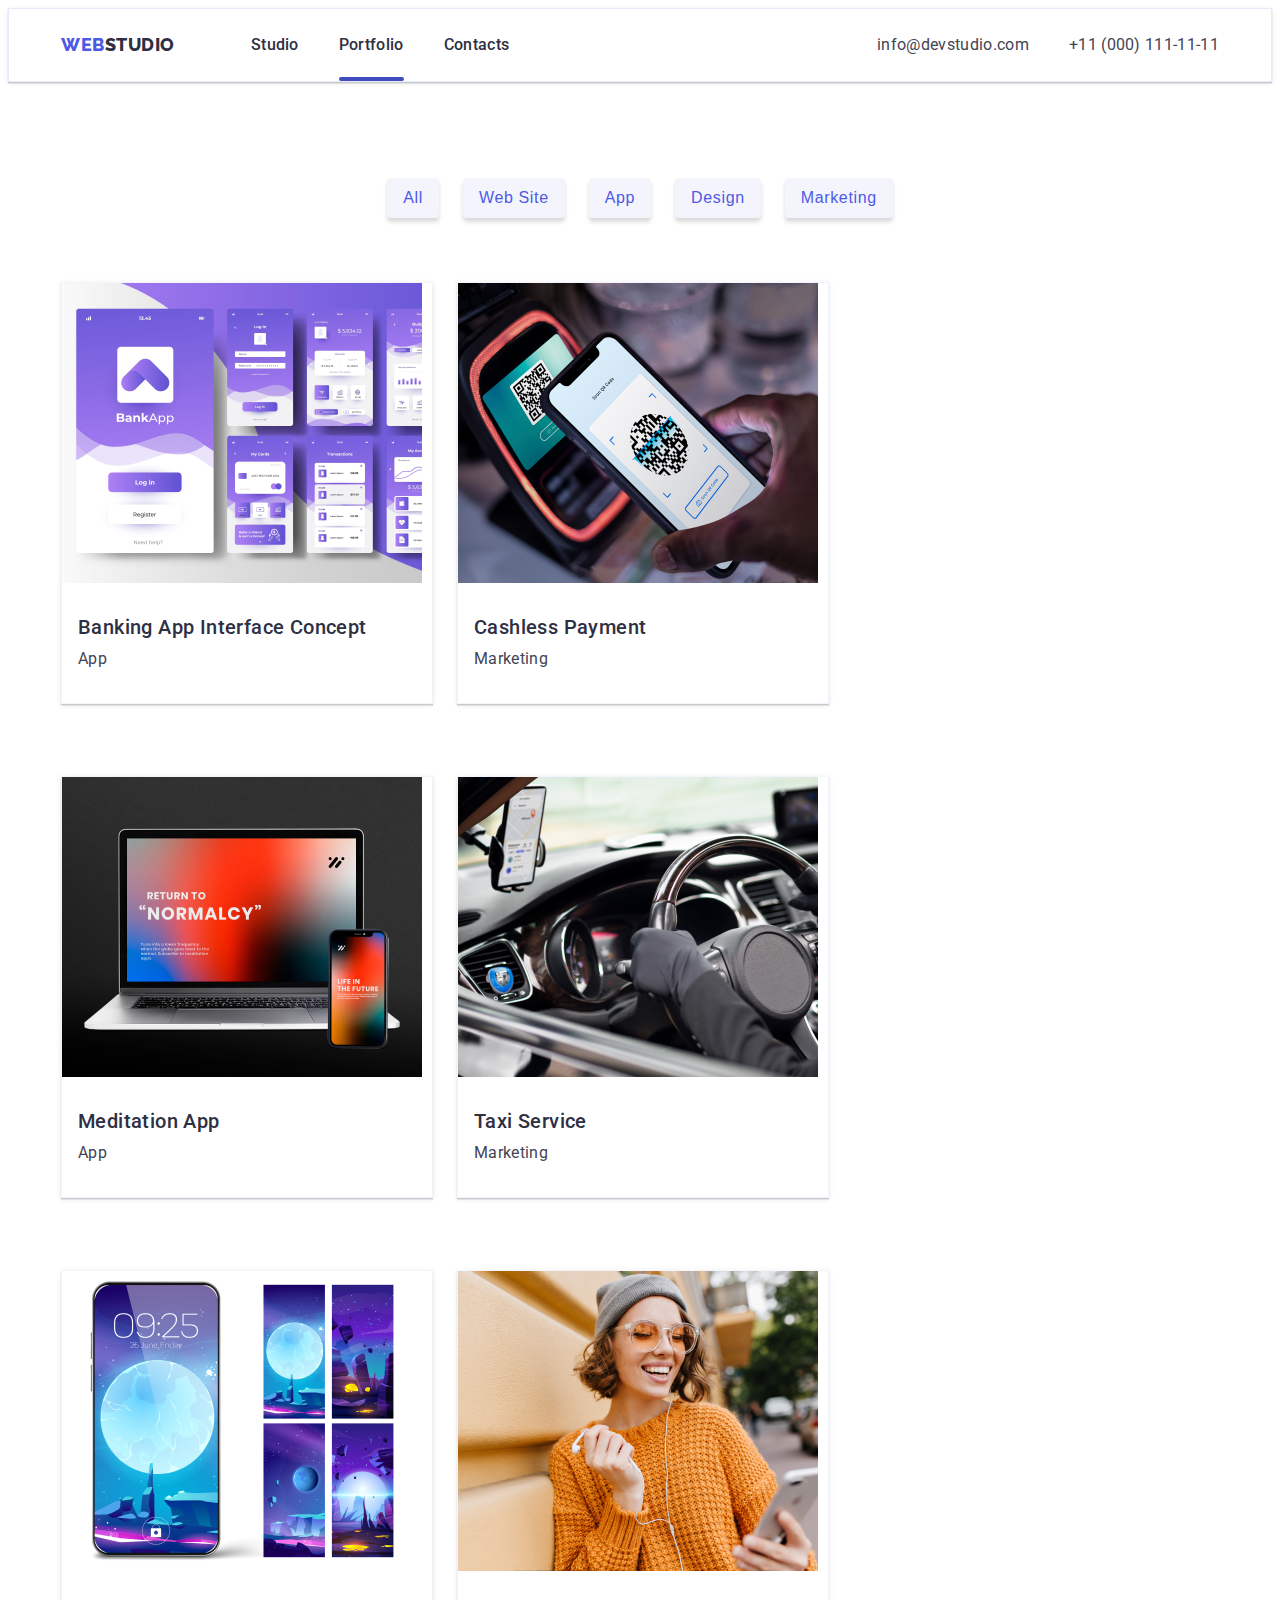
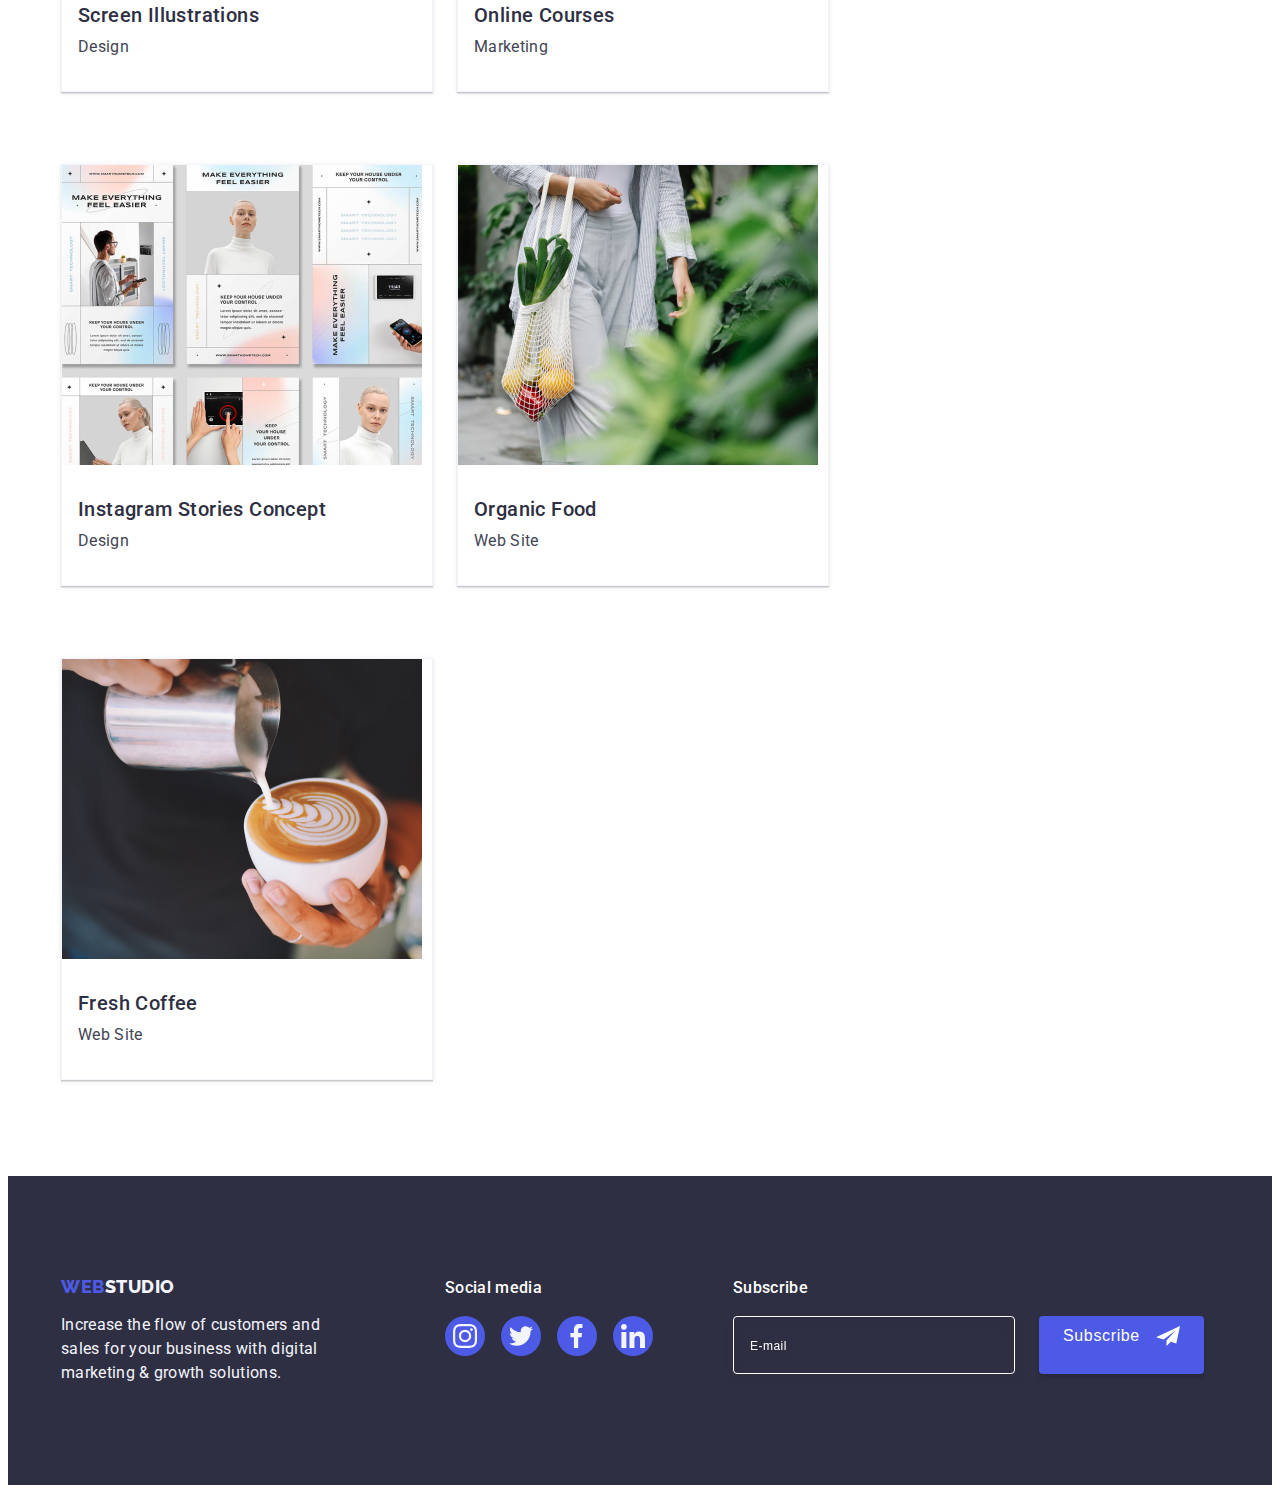
==== commit 2fb432b6: "Закончил работу" ====
--- a/portfolio.html
+++ b/portfolio.html
@@ -41,7 +41,9 @@
               <a class="header-link" href="./index.html">Studio</a>
             </li>
             <li class="item-header-nav">
-              <a href="./portfolio.html" class="header-link logo-portfolio">Portfolio</a>
+              <a href="./portfolio.html" class="header-link logo-portfolio"
+                >Portfolio</a
+              >
             </li>
             <li class="item-header-nav">
               <a href="" class="header-link">Contacts</a>
@@ -102,7 +104,13 @@
             <li class="list-item-portfolio">
               <a class="link link-portf" href="">
                 <div class="imf-portf">
-                  <img class="picture-card-portfolio" width="100%" src="./images/1.jpg" alt="apps" />
+                  <img
+                    class="picture-card-portfolio"
+                    width="360"
+                    height="300"
+                    src="./images/1.jpg"
+                    alt="apps"
+                  />
                   <div class="positions">
                     <p class="text-positons">
                       14 Stylish and User-Friendly App Design Concepts · Task
@@ -123,7 +131,13 @@
             <li class="list-item-portfolio">
               <a class="link link-portf" href="">
                 <div class="imf-portf">
-                  <img class="picture-card-portfolio" width="100%" src="./images/2.jpg" alt="phone" />
+                  <img
+                    class="picture-card-portfolio"
+                    width="360"
+                    height="300"
+                    src="./images/2.jpg"
+                    alt="phone"
+                  />
                   <div class="positions">
                     <p class="text-positons">
                       14 Stylish and User-Friendly App Design Concepts · Task
@@ -144,7 +158,13 @@
             <li class="list-item-portfolio">
               <a class="link link-portf" href="">
                 <div class="imf-portf">
-                  <img class="picture-card-portfolio" width="100%" src="./images/3.jpg" alt="laptop" />
+                  <img
+                    class="picture-card-portfolio"
+                    src="./images/3.jpg"
+                    width="360"
+                    height="300"
+                    alt="laptop"
+                  />
                   <div class="positions">
                     <p class="text-positons">
                       14 Stylish and User-Friendly App Design Concepts · Task
@@ -162,10 +182,11 @@
             <li class="list-item-portfolio">
               <a class="link link-portf" href="">
                 <div class="imf-portf">
-                  <img class="picture-card-portfolio"
-                    width="100%"
+                  <img
+                    class="picture-card-portfolio"
+                    width="360"
+                    height="300"
                     src="./images/4.jpg"
-                    width="100%"
                     alt="driving"
                   />
                   <div class="positions">
@@ -185,9 +206,11 @@
             <li class="list-item-portfolio">
               <a class="link link-portf" href="">
                 <div class="imf-portf">
-                  <img class="picture-card-portfolio"
+                  <img
+                    class="picture-card-portfolio"
                     src="./images/5.jpg"
-                    width="100%"
+                    width="360"
+                    height="300"
                     alt="main phone's menu"
                   />
                   <div class="positions">
@@ -209,10 +232,11 @@
             <li class="list-item-portfolio">
               <a class="link link-portf" href="">
                 <div class="imf-portf">
-                  <img class="picture-card-portfolio"
-                    width="100%"
+                  <img
+                    class="picture-card-portfolio"
                     src="./images/6.jpg"
                     width="360"
+                    height="300"
                     alt="girl"
                   />
                   <div class="positions">
@@ -232,10 +256,11 @@
             <li class="list-item-portfolio">
               <a class="link link-portf" href="">
                 <div class="imf-portf">
-                  <img class="picture-card-portfolio"
-                    width="100%"
+                  <img
+                    class="picture-card-portfolio"
+                    width="360"
+                    height="300"
                     src="./images/7.jpg"
-                    width="100%"
                     alt="using describe"
                   />
                   <div class="positions">
@@ -257,7 +282,13 @@
             <li class="list-item-portfolio">
               <a class="link link-portf" href="">
                 <div class="imf-portf">
-                  <img class="picture-card-portfolio" src="./images/8.jpg" width="100%" alt="fruits" />
+                  <img
+                    class="picture-card-portfolio"
+                    src="./images/8.jpg"
+                    width="360"
+                    height="300"
+                    alt="fruits"
+                  />
                   <div class="positions">
                     <p class="text-positons">
                       14 Stylish and User-Friendly App Design Concepts · Task
@@ -275,10 +306,11 @@
             <li class="list-item-portfolio">
               <a class="link link-portf" href="">
                 <div class="imf-portf">
-                  <img class="picture-card-portfolio"
-                    width="100%"
+                  <img
+                    class="picture-card-portfolio"
+                    width="360"
+                    height="300"
                     src="./images/9.jpg"
-                    width="360"
                     alt="Fresh Cofee"
                   />
                   <div class="positions">
@@ -302,7 +334,7 @@
     <footer class="footer">
       <div class="cont-footer container">
         <div class="footer-logo">
-          <a href="./index.html" class="logo logo-footer link">
+          <a href="./index.html" class="logo logo-footer">
             Web<span class="logo-span-footer">Studio</span>
           </a>
           <p class="footer-text">
@@ -314,28 +346,28 @@
           <p class="text-footer-social-media">Social media</p>
           <ul class="list list-svg-footer">
             <li class="list-item-svg">
-              <a href="" class="link-sect-fr"
+              <a href="" class="social-media-link"
                 ><svg class="second-four-svg" width="24" height="24">
                   <use href="./images/icons.svg#icon-instagram"></use>
                 </svg>
               </a>
             </li>
             <li class="list-item-svg">
-              <a href="" class="link-sect-fr"
+              <a href="" class="social-media-link"
                 ><svg class="second-four-svg" width="24" height="24">
                   <use href="./images/icons.svg#icon-twitter"></use>
                 </svg>
               </a>
             </li>
             <li class="list-item-svg">
-              <a href="" class="link-sect-fr"
+              <a href="" class="social-media-link"
                 ><svg class="second-four-svg" width="24" height="24">
                   <use href="./images/icons.svg#icon-facebok"></use>
                 </svg>
               </a>
             </li>
             <li class="list-item-svg">
-              <a href="" class="link-sect-fr"
+              <a href="" class="social-media-link"
                 ><svg class="second-four-svg" width="24" height="24">
                   <use href="./images/icons.svg#icon-linkedin"></use>
                 </svg>
@@ -366,98 +398,95 @@
           </form>
         </div>
       </div>
-
-      <div class="backdrop is-hidden" data-modal>
-        <div class="modal">
-          <button type="button" class="button-modal" data-modal-close>
-            <svg width="8" height="8">
-              <use href="./images/icons.svg#modal-icon-close"></use>
+    </footer>
+    <div class="backdrop is-hidden" data-modal>
+      <div class="modal">
+        <button type="button" class="button-modal" data-modal-close>
+          <svg width="8" height="8">
+            <use href="./images/icons.svg#modal-icon-close"></use>
+          </svg>
+        </button>
+        <p class="text-modal">Leave your contacts and we will call you back</p>
+        <form class="form-modal">
+          <label class="label-modal" for="name">Name</label>
+          <div class="item-form">
+            <input
+              class="imput-modal"
+              required
+              placeholder=" "
+              type="text"
+              name="name"
+              id="name"
+            />
+            <svg class="modal-input-icon" width="12" height="12">
+              <use href="./images/icons.svg#modal-icon-1"></use>
             </svg>
-          </button>
-          <p class="text-modal">
-            Leave your contacts and we will call you back
-          </p>
-          <form class="form-modal">
-            <label class="label-modal" for="name">Name</label>
-            <div class="item-form">
-              <input
-                class="imput-modal"
-                required
-                placeholder=" "
-                type="text"
-                name="name"
-                id="name"
-              />
-              <svg class="modal-input-icon" width="12" height="12">
-                <use href="./images/icons.svg#modal-icon-1"></use>
-              </svg>
-            </div>
-
-            <label for="tel" class="label-modal">Phone</label>
-            <div class="item-form">
-              <input
-                class="imput-modal"
-                required
-                placeholder=" "
-                type="tel"
-                name="tel"
-                id="tel"
-              />
-              <svg class="modal-input-icon" width="12" height="12">
-                <use href="./images/icons.svg#modal-icon-2"></use>
-              </svg>
-            </div>
-
-            <label for="mail" class="label-modal">Email</label>
-            <div class="item-form">
-              <input
-                placeholder=" "
-                class="imput-modal"
-                required
-                type="email"
-                name="email"
-                id="mail"
-              />
-              <svg class="modal-input-icon" width="12" height="12">
-                <use href="./images/icons.svg#modal-icon-3"></use>
-              </svg>
-            </div>
-
-            <label for="comment" class="label-modal">Comment</label>
-
-            <textarea
-              class="textarea-modal"
+          </div>
+
+          <label for="tel" class="label-modal">Phone</label>
+          <div class="item-form">
+            <input
+              class="imput-modal"
               required
-              name="comment"
-              id="comment"
-              rows="8"
-              placeholder="Text input"
-            ></textarea>
-
-            <div class="item-form accepting">
-              <input
-                class="imput-modal checkbox-form"
-                required
-                type="checkbox"
-                name="accept"
-                value="accept"
-                id="accept"
-              />
-              <label for="accept" class="label-modal label-form">
-                <span class="span-acess-form">
-                  <svg class="access-form" width="16" height="16">
-                    <use href="./images/icons.svg#modal-icon-4"></use>
-                  </svg>
-                </span>
-                I accept the terms and conditions of the
-                <a class="link-modal" href="">&nbsp;Privacy Policy</a>
-              </label>
-            </div>
-
-            <button type="submit" class="button button-form">Send</button>
-          </form>
-        </div>
+              placeholder=" "
+              type="tel"
+              name="tel"
+              id="tel"
+            />
+            <svg class="modal-input-icon" width="12" height="12">
+              <use href="./images/icons.svg#modal-icon-2"></use>
+            </svg>
+          </div>
+
+          <label for="mail" class="label-modal">Email</label>
+          <div class="item-form">
+            <input
+              placeholder=" "
+              class="imput-modal"
+              required
+              type="email"
+              name="email"
+              id="mail"
+            />
+            <svg class="modal-input-icon" width="12" height="12">
+              <use href="./images/icons.svg#modal-icon-3"></use>
+            </svg>
+          </div>
+
+          <label for="comment" class="label-modal">Comment</label>
+
+          <textarea
+            class="textarea-modal"
+            required
+            name="comment"
+            id="comment"
+            rows="8"
+            placeholder="Text input"
+          ></textarea>
+
+          <div class="item-form accepting">
+            <input
+              class="imput-modal checkbox-form"
+              required
+              type="checkbox"
+              name="accept"
+              value="accept"
+              id="accept"
+            />
+            <label for="accept" class="label-modal label-form">
+              <span class="span-acess-form">
+                <svg class="access-form" width="16" height="16">
+                  <use href="./images/icons.svg#modal-icon-4"></use>
+                </svg>
+              </span>
+              I accept the terms and conditions of the
+              <a class="link-modal" href="">&nbsp;Privacy Policy</a>
+            </label>
+          </div>
+
+          <button type="submit" class="button button-form">Send</button>
+        </form>
       </div>
-    </footer>
+    </div>
   </body>
 </html>
--- a/css/alternative-versions.css
+++ b/css/alternative-versions.css
@@ -29,27 +29,179 @@
   text-decoration: none;
 }
 
+img {
+  max-width: 100%;
+  display: block;
+
+  height: auto;
+}
+
 body {
   font-family: "Roboto", sans-serif;
 }
+
+.container {
+  min-width: 320px;
+  padding-left: 16px;
+  padding-right: 16px;
+}
+
+@media screen and (min-width: 428px) {
+  .container {
+    width: 428px;
+    margin-left: auto;
+    margin-right: auto;
+    padding-left: 16px;
+    padding-right: 16px;
+  }
+}
+
+@media screen and (min-width: 768px) {
+  .container {
+    width: 768px;
+  }
+}
+
+@media screen and (min-width: 1200px) {
+  .section {
+    padding-top: 120px;
+    padding-bottom: 120px;
+  }
+  .container {
+    width: 1158px;
+  }
+}
+
+.section {
+  padding-top: 96px;
+  padding-bottom: 96px;
+}
+
+/* Elements. Common settings */
 
 .button {
   background: var(--IRIS);
   font-weight: 500;
   font-size: 16px;
   line-height: 24px;
-  display: flex;
-  align-items: center;
-  text-align: center;
+  display: inline-block;
+
   letter-spacing: 0.04em;
   color: white;
   border-radius: 4px;
+  box-shadow: 0px 4px 4px rgba(0, 0, 0, 0.15);
+  padding: 16px 32px;
   border: none;
+  cursor: pointer;
+  transition: color 250ms cubic-bezier(0.4, 0, 0.2, 1),
+    background-color 250ms cubic-bezier(0.4, 0, 0.2, 1);
+}
+
+.titles-sections {
+  font-weight: 700;
+  font-size: 36px;
+  line-height: 1.11;
+  letter-spacing: 0.02em;
+  color: var(--NAVY-BLUE);
+  text-align: center;
+}
+
+.button:hover,
+.button:focus {
+  background-color: #404bbf;
+  color: #ffffff;
+}
+
+/* Header */
+
+.header {
+  border: 1px solid #e7e9fc;
+  box-shadow: 0px 2px 1px rgba(46, 47, 66, 0.08),
+    0px 1px 1px rgba(46, 47, 66, 0.16), 0px 1px 6px rgba(46, 47, 66, 0.08);
+  position: relative;
+  padding-top: 24px;
+  padding-bottom: 24px;
+}
+
+.header-link {
+  transition: color 250ms cubic-bezier(0.4, 0, 0.2, 1);
+}
+
+.header-link:hover,
+.header-link:focus {
+  color: #404bbf;
+}
+
+.contact {
+  transition: color 250ms cubic-bezier(0.4, 0, 0.2, 1);
+}
+
+.contact:hover,
+.contact:focus {
+  color: #404bbf;
+}
+
+@media screen and (min-width: 768px) {
+  .header {
+    padding-top: 0;
+    padding-bottom: 0;
+  }
+
+  .container-header {
+    align-items: center;
+  }
+
+  .nav {
+    display: flex;
+  }
+  .item-header-nav {
+    position: relative;
+  }
+  .btn-mobil {
+    display: none;
+  }
+
+  .header-link {
+    display: inline-block;
+
+    font-weight: 500;
+    font-size: 16px;
+    line-height: 1.5;
+    letter-spacing: 0.02em;
+    color: var(--NAVY-BLUE);
+    padding: 24px 0;
+  }
+
+  .logo-studio::after {
+    position: absolute;
+    bottom: 0;
+    left: 0px;
+    content: "";
+    background: #404bbf;
+    border-radius: 2px;
+    width: 100%;
+    height: 4px;
+  }
+
+  .contact {
+    font-style: normal;
+    font-weight: 400;
+    font-size: 12px;
+    line-height: 14px;
+
+    letter-spacing: 0.04em;
+    color: var(--SLATE);
+  }
+
+  .list-adress {
+    display: flex;
+    flex-direction: column;
+    gap: 12px;
+  }
 }
 
 .logo {
   font-family: "Raleway", sans-serif;
-  font-style: normal;
   font-weight: 800;
   font-size: 18px;
   line-height: 1.17;
@@ -60,29 +212,277 @@
   text-transform: uppercase;
 
   color: var(--IRIS);
-}
-
-.button-hero {
-  box-shadow: 0px 4px 4px rgba(0, 0, 0, 0.15);
-
-  padding: 16px 32px;
-  display: flex;
+
+  margin-right: 120px;
+}
+
+@media screen and (min-width: 1200px) {
+  .list-adress {
+    flex-direction: row;
+    gap: 40px;
+  }
+
+  .logo {
+    margin-right: 76px;
+  }
+
+  .contact {
+    font-weight: 400;
+    font-size: 16px;
+    line-height: 1.5;
+    letter-spacing: 0.02em;
+  }
+}
+
+.container-header {
+  display: flex;
+  justify-content: space-between;
+}
+
+.list-header {
+  display: flex;
+  gap: 40px;
+}
+
+/* Hero */
+
+.hero {
+  padding-top: 112px;
+  padding-bottom: 112px;
+  min-width: 320px;
+  background-image: linear-gradient(
+      rgba(46, 47, 66, 0.7),
+      rgba(46, 47, 66, 0.7)
+    ),
+    url(../images/back-mobile.jpg);
+
+  background-position: center;
+  background-size: cover;
+  text-align: center;
   margin-left: auto;
   margin-right: auto;
 }
 
-.titles-section {
+@media screen and (min-resolution: 2dppx),
+  screen and (min-device-pixel-radio: 2),
+  screen and (min-resolution: 192dpi) {
+  .hero {
+    background-image: linear-gradient(
+        rgba(46, 47, 66, 0.7),
+        rgba(46, 47, 66, 0.7)
+      ),
+      url(../images/back-hero-mobile-x2.jpg);
+  }
+}
+
+@media screen and (min-width: 768px) {
+  .hero {
+    background-image: linear-gradient(
+        rgba(46, 47, 66, 0.7),
+        rgba(46, 47, 66, 0.7)
+      ),
+      url(../images/back-hero-tablet.jpg);
+  }
+}
+
+@media screen and (min-width: 768px),
+  screen and (min-device-pixel-radio: 2),
+  screen and (min-resolution: 192dpi),
+  (min-resolution: 2dppx) {
+  .hero {
+    background-image: linear-gradient(
+        rgba(46, 47, 66, 0.7),
+        rgba(46, 47, 66, 0.7)
+      ),
+      url(../images/back-hero-tablet-x2.jpg);
+  }
+}
+
+@media screen and (min-width: 1200px) {
+  .hero {
+    padding-top: 188px;
+    padding-bottom: 188px;
+    background-image: linear-gradient(
+        rgba(46, 47, 66, 0.7),
+        rgba(46, 47, 66, 0.7)
+      ),
+      url(../images/back-dekstop.jpg);
+    max-width: 1440px;
+  }
+}
+
+@media screen and (min-width: 1200px),
+  screen and (min-device-pixel-radio: 2),
+  screen and (min-resolution: 192dpi),
+  (min-resolution: 2dppx) {
+  .hero {
+    background-image: linear-gradient(
+        rgba(46, 47, 66, 0.7),
+        rgba(46, 47, 66, 0.7)
+      ),
+      url(../images/back-dekstop-x2.jpg);
+  }
+}
+
+.hero-title {
+  max-width: 320px;
   font-weight: 700;
   font-size: 36px;
-  line-height: 1.11;
-  letter-spacing: 0.02em;
-  text-transform: capitalize;
+  line-height: 40px;
+  margin-left: auto;
+  margin-right: auto;
+  letter-spacing: 0.02em;
+  text-align: center;
+  margin-bottom: 72px;
+
+  color: var(--CORN-FLOWER);
+}
+
+@media screen and (min-width: 768px) {
+  .hero-title {
+    max-width: 496px;
+    margin-bottom: 36px;
+    font-size: 56px;
+    line-height: 60px;
+    text-align: center;
+  }
+}
+
+@media screen and (min-width: 1200px) {
+  .hero-title {
+    margin-bottom: 48px;
+  }
+}
+
+.logo-span {
   color: var(--NAVY-BLUE);
+  font-family: "Raleway", sans-serif;
+}
+
+/* Advantages section */
+.list-advantahes {
+  display: flex;
+  flex-direction: column;
+  gap: 72px;
+}
+
+.titles-advantages {
+  margin-bottom: 8px;
+  font-weight: 700;
+  font-size: 36px;
+  line-height: 40px;
+
   text-align: center;
+  letter-spacing: 0.02em;
+
+  color: var(--NAVY-BLUE);
+}
+
+.picture-advantages {
+  display: none;
+}
+
+@media screen and (min-width: 768px) {
+  .list-advantahes {
+    flex-wrap: wrap;
+    column-gap: 24px;
+    flex-direction: row;
+  }
+
+  .titles-advantages {
+    text-align: start;
+  }
+
+  .item-advatages {
+    width: calc((100% - 24px) / 2);
+  }
+}
+
+@media screen and (min-width: 1200px) {
+  .list-advantahes {
+    flex-wrap: nowrap;
+    gap: 24px;
+  }
+
+  .titles-advantages {
+    font-weight: 500;
+    font-size: 20px;
+    line-height: 24px;
+
+    letter-spacing: 0.02em;
+    color: var(--NAVY-BLUE);
+  }
+
+  .picture-advantages {
+    min-width: 264px;
+    min-height: 112px;
+    display: flex;
+    background-color: #f4f4fd;
+    justify-content: center;
+    align-items: center;
+    margin-bottom: 8px;
+  }
+}
+
+.advantages-item-text {
+  font-weight: 500;
+  font-size: 16px;
+  line-height: 1.5;
+
+  letter-spacing: 0.02em;
+  color: var(--SLATE);
+}
+
+@media screen and (min-width: 1200px) {
+  .titles-advantages {
+    font-weight: 500;
+    font-size: 20px;
+    line-height: 24px;
+  }
+
+  .advantages-item-text {
+    font-weight: 400;
+  }
+}
+
+/* What are we doing section */
+@media screen and (max-width: 1199px) {
+  .section-what-are-we-doing {
+    display: none;
+  }
+}
+
+@media screen and (min-width: 1200px) {
+  .section-what-are-we-doing {
+    padding-top: 0;
+  }
+
+  .titles-what-are-we-dng {
+    margin-bottom: 72px;
+  }
+
+  .section-what-are-we-doing .list {
+    display: flex;
+    gap: 24px;
+  }
+}
+
+/* Our team section */
+
+.section-our-team {
+  background-color: var(--CLOUD);
+  min-width: 320px;
 }
 
 .our-team-title {
   margin-bottom: 72px;
+}
+
+.list-item-our-team {
+  box-shadow: 0px 1px 6px rgba(46, 47, 66, 0.08),
+    0px 1px 1px rgba(46, 47, 66, 0.16), 0px 2px 1px rgba(46, 47, 66, 0.08);
+
+  border-radius: 0px 0px 4px 4px;
 }
 
 .name-card-our-team {
@@ -96,6 +496,29 @@
   margin-bottom: 8px;
 }
 
+.list-card-our-team {
+  display: flex;
+  flex-direction: column;
+  align-items: center;
+  gap: 72px;
+}
+
+@media screen and (min-width: 768px) {
+  .list-card-our-team {
+    flex-wrap: wrap;
+    row-gap: 64px;
+    column-gap: 24px;
+    justify-content: center;
+    flex-direction: row;
+  }
+}
+
+@media screen and (min-width: 1200px) {
+  .list-card-our-team {
+    flex-wrap: nowrap;
+  }
+}
+
 .our-team-text {
   font-weight: 400;
   font-size: 16px;
@@ -107,7 +530,7 @@
   margin-bottom: 8px;
 }
 
-.list-svg-sec-fr {
+.list-svg-our-team {
   padding: 0 16px 0 16px;
   display: flex;
   gap: 24px;
@@ -119,12 +542,7 @@
   padding-bottom: 32px;
 }
 
-.logo-span {
-  color: var(--NAVY-BLUE);
-  font-family: "Raleway", sans-serif;
-}
-
-.link-sect-fr {
+.social-media-link {
   display: flex;
   justify-content: center;
   align-items: center;
@@ -132,11 +550,91 @@
   height: 40px;
   background: var(--IRIS);
   border-radius: 50%;
+  transition: background-color 250ms cubic-bezier(0.4, 0, 0.2, 1);
+}
+
+.social-media-link:hover,
+.social-media-link:hover {
+  background-color: #404bbf;
+}
+
+/* Customers section */
+
+.item-customers:hover .customers-svg {
+  fill: #404bbf;
+}
+
+.customers-svg {
+  fill: #8e8f99;
+  transition: fill 250ms cubic-bezier(0.4, 0, 0.2, 1);
+}
+
+.item-customers:hover,
+.item-customers:focus {
+  color: #404bbf;
+  border-color: #404bbf;
 }
 
 .customers-title {
   margin-bottom: 72px;
 }
+
+.list-customers {
+  display: flex;
+  flex-wrap: wrap;
+  row-gap: 72px;
+  column-gap: 16px;
+}
+
+.item-customers {
+  width: calc(50% - 8px);
+  border: 1px solid #8e8f99;
+  border-radius: 4px;
+  display: flex;
+  justify-content: center;
+  align-items: center;
+
+  padding: 16px 40px;
+  transition: border-color 250ms var(--cubic);
+}
+
+@media screen and (min-width: 768px) {
+  .container-customers {
+    max-width: 552px;
+    padding: 0;
+  }
+
+  .item-customers {
+    width: calc((100% - 2 * 24px) / 3);
+
+    border: 1px solid #8e8f99;
+
+    height: 88px;
+  }
+
+  .list-customers {
+    column-gap: 24px;
+  }
+}
+
+@media screen and (min-width: 1200px) {
+  .container-customers {
+    max-width: 1158px;
+    padding-right: 16px;
+    padding-left: 16px;
+  }
+
+  .item-customers {
+    max-width: 168px;
+    max-height: 88px;
+  }
+
+  .list-customers {
+    flex-wrap: nowrap;
+  }
+}
+
+/* Footer */
 
 .footer-text {
   max-width: 268px;
@@ -145,6 +643,7 @@
   line-height: 1.5;
   letter-spacing: 0.02em;
   color: var(--CLOUD);
+  text-align: start;
   margin-left: auto;
   margin-right: auto;
 }
@@ -155,16 +654,36 @@
 
 .footer {
   background: var(--NAVY-BLUE);
+  min-width: 320px;
+  padding-bottom: 96px;
+  padding-top: 96px;
+}
+
+.cont-footer {
+  display: flex;
+  flex-direction: column;
+  gap: 72px;
 }
 
 .logo-footer {
   margin-bottom: 16px;
-}
-
-.img-section-four {
-  display: block;
-  max-width: 100%;
-  height: auto;
+  margin-right: 0;
+}
+
+.list-svg-footer .list-item-svg .social-media-link:hover {
+  background-color: #31d0aa;
+}
+
+.input-footer:focus {
+  border: 1px solid #4d5ae5;
+}
+
+.button-footer {
+  display: flex;
+  gap: 16px;
+  padding: 8px 24px;
+  margin-left: auto;
+  margin-right: auto;
 }
 
 .input-footer {
@@ -179,6 +698,8 @@
 
   padding: 8px 0 8px 16px;
   color: #ffffff;
+  margin-bottom: 16px;
+  transition: border 250ms cubic-bezier(0.4, 0, 0.2, 1);
 }
 
 .text-wrapper {
@@ -192,11 +713,10 @@
   margin-bottom: 16px;
 }
 
-.button-footer {
+.list-svg-footer {
+  display: flex;
   gap: 16px;
-  padding: 8px 24px;
-  margin-left: auto;
-  margin-right: auto;
+  justify-content: center;
 }
 
 .text-footer-social-media {
@@ -207,12 +727,83 @@
   letter-spacing: 0.02em;
   color: white;
   margin-bottom: 16px;
-}
-
-.list-svg-footer {
-  display: flex;
-  gap: 16px;
-  justify-content: center;
+  text-align: center;
+}
+
+@media screen and (min-width: 768px) {
+  .footer {
+    padding-bottom: 100px;
+    padding-top: 100px;
+  }
+
+  .form-footer {
+    display: flex;
+  }
+
+  .input-footer {
+    margin-right: 24px;
+    width: 264px;
+  }
+
+  .text-wrapper {
+    text-align: start;
+  }
+
+  .text-footer-social-media {
+    text-align: start;
+  }
+
+  .footer-logo {
+    max-width: 264px;
+    padding: 0;
+  }
+
+  .cont-footer {
+    flex-wrap: wrap;
+    column-gap: 24px;
+    row-gap: 72px;
+    max-width: 552px;
+    flex-direction: row;
+    padding: 0;
+  }
+
+  .logo-footer {
+    justify-content: flex-start;
+  }
+
+  .button-footer {
+    display: flex;
+    gap: 16px;
+    padding: 8px 24px;
+    margin-left: auto;
+    margin-right: auto;
+  }
+
+  .input-footer {
+    margin-bottom: 0;
+  }
+}
+
+@media screen and (min-width: 1200px) {
+  .footer-logo {
+    margin-right: 120px;
+  }
+
+  .footer-soc-lin {
+    margin-right: 80px;
+  }
+
+  .footer-soc-lin {
+    margin-right: 80px;
+  }
+  .cont-footer {
+    flex-wrap: nowrap;
+    padding-left: 16px;
+    padding-right: 16px;
+    max-width: 1158px;
+    gap: 0;
+    align-items: baseline;
+  }
 }
 
 .input-footer::placeholder {
@@ -226,18 +817,56 @@
   color: white;
 }
 
-.list-header {
-  display: flex;
-  gap: 40px;
-
-  @media screen and (max-width: 767px) {
-    display: flex;
-    flex-direction: column;
-  }
+/* Mobile window */
+
+@media screen and (min-width: 768px) {
+  .backdrop-mobile-menu {
+    display: none;
+  }
+}
+
+.backdrop-mobile-menu {
+  overflow: auto;
+  position: fixed;
+  width: 100%;
+  height: 100%;
+  top: 0;
+  left: 0;
+  background-color: white;
+
+  opacity: 0;
+  visibility: hidden;
+  pointer-events: none;
+  transform: translateX(-100%);
+  transition: opacity 250ms var(--cubic), visibility 250ms var(--cubic),
+    transform 250ms var(--cubic);
+}
+
+.backdrop-mobile-menu.is-open {
+  opacity: 1;
+  visibility: visible;
+  pointer-events: auto;
+  transform: translateX(0);
+}
+
+.btn-mobil {
+  padding: 0;
+  border: none;
+  background-color: white;
+}
+
+.btn-mobil:is(:hover, :focus) {
+}
+
+.icon-close-modal {
+  stroke: var(--NAVY-BLUE);
+}
+
+.address-mobile {
+  font-style: normal;
 }
 
 /* Modal */
-
 .modal {
   padding: 24px 24px;
   position: absolute;
@@ -267,12 +896,6 @@
   overflow: hidden;
 }
 
-.backdrop.is-hidden {
-  opacity: 0;
-  pointer-events: none;
-  visibility: hidden;
-}
-
 .backdrop {
   position: fixed;
   top: 0;
@@ -283,7 +906,19 @@
   opacity: 1;
 }
 
-.button-modal {
+.backdrop.is-hidden {
+  opacity: 0;
+  pointer-events: none;
+  visibility: hidden;
+}
+
+@media screen and (max-width: 427px) {
+  .modal {
+    width: 90%;
+  }
+}
+
+.button-modal-close {
   width: 24px;
   height: 24px;
   border-radius: 50%;
@@ -293,8 +928,14 @@
   margin-left: auto;
   background: #e7e9fc;
   border: 1px solid rgba(0, 0, 0, 0.1);
+  transition: background-color 250ms cubic-bezier(0.4, 0, 0.2, 1);
 
   margin-bottom: 24px;
+}
+
+.button-modal-close:hover {
+  background-color: #404bbf;
+  cursor: pointer;
 }
 
 .text-modal {
@@ -375,14 +1016,8 @@
   display: flex;
   margin-left: auto;
   margin-right: auto;
-  padding: 16px 32px;
   justify-content: center;
   width: 169px;
-}
-
-.label-form {
-  display: flex;
-  align-items: flex-end;
 }
 
 .span-acess-form {
@@ -396,265 +1031,16 @@
   align-items: center;
 }
 
-.access-form {
+.access-form-svg {
   opacity: 0;
   transition: opacity 250ms cubic-bezier(0.4, 0, 0.2, 1);
 }
 
 .checkbox-form:checked + .label-form span svg {
-  border: none;
   opacity: 1;
 }
 
-.checkbox-form:checked + .label-form span {
-  border: none;
-}
-
-.container {
-  min-width: 320px;
-  padding-left: 16px;
-  padding-right: 16px;
-}
-
-.list-card-our-team {
-  display: flex;
-  flex-direction: column;
-  align-items: center;
-  gap: 72px;
-}
-
-.footer {
-  padding-bottom: 96px;
-  padding-top: 96px;
-}
-
-@media screen and (min-width: 428px) {
-  .container {
-    width: 428px;
-    margin-left: auto;
-    margin-right: auto;
-    padding-left: 16px;
-    padding-right: 16px;
-  }
-}
-
-@media screen and (min-width: 768px) {
-  .container {
-    width: 768px;
-  }
-}
-
-@media screen and (min-width: 1200px) {
-  .container {
-    width: 1158px;
-  }
-}
-
-.section {
-  padding-top: 96px;
-  padding-bottom: 96px;
-}
-
-.list-section-four {
-  flex-basis: calc((100% - 24px) / 2);
-  max-width: 264px;
-}
-
-/* Mobile version */
-
-/* Header */
-
-.container-header {
-
-
-  margin-left: auto;
-  margin-right: auto;
-
-  padding: 24px 16px;
-  display: flex;
-  justify-content: space-between;
-  align-items: center;
-}
-
-.icon-close-modal {
-  stroke: var(--NAVY-BLUE);
-}
-
-.div-second-section {
-  display: none;
-}
-
-.header {
-  border: 1px solid #e7e9fc;
-  box-shadow: 0px 2px 1px rgba(46, 47, 66, 0.08),
-    0px 1px 1px rgba(46, 47, 66, 0.16), 0px 1px 6px rgba(46, 47, 66, 0.08);
-  position: relative;
-}
-
-.nav {
-  display: flex;
-  justify-content: space-between;
-}
-
-.backdrop-mobile-menu {
-  overflow: auto;
-  position: fixed;
-  width: 100%;
-  height: 100%;
-  top: 0;
-  left: 0;
-  background-color: white;
-
-  opacity: 0;
-  visibility: hidden;
-  pointer-events: none;
-  transform: translateX(-100%);
-  transition: opacity 250ms var(--cubic), visibility 250ms var(--cubic),
-    transform 250ms var(--cubic);
-}
-
-.btn-mobil {
- 
-  padding: 0;
-  border: none;
-  background-color: white;
-}
-
-.backdrop-mobile-menu.is-open {
-  opacity: 1;
-  visibility: visible;
-  pointer-events: auto;
-  transform: translateX(0);
-}
-
-/* Hero */
-
-.hero {
-  margin-left: auto;
-  margin-right: auto;
-  padding-top: 112px;
-  padding-bottom: 112px;
-  background-image: linear-gradient(
-      rgba(46, 47, 66, 0.7),
-      rgba(46, 47, 66, 0.7)
-    ),
-    url(../images/Dark-bg.png);
-  background-position: center;
-  background-repeat: no-repeat;
-  background-size: cover;
-}
-.hero-title {
-  max-width: 320px;
-  font-weight: 700;
-  font-size: 36px;
-  line-height: 40px;
-  margin-left: auto;
-  margin-right: auto;
-  letter-spacing: 0.02em;
-  text-align: center;
-
-  color: var(--CORN-FLOWER);
-}
-
-.titles-advantages {
-  font-weight: 700;
-  font-size: 36px;
-  line-height: 40px;
-
-  text-align: center;
-  letter-spacing: 0.02em;
-  text-transform: capitalize;
-  color: var(--NAVY-BLUE);
-}
-
-@media (max-width: 767px) {
-  .list-header,
-  .section-third,
-  .svg-second-section,
-  .adress {
-    display: none;
-  }
-}
-.hero-title {
-  margin-bottom: 72px;
-}
-
-/* 2 section */
-
-.titles-advantages {
-  margin-bottom: 8px;
-}
-
-.list-second-section {
-  display: flex;
-  flex-direction: column;
-
-  gap: 72px;
-}
-
-.section-second-text {
-  font-weight: 500;
-  font-size: 16px;
-  line-height: 1.5;
-
-  letter-spacing: 0.02em;
-  color: var(--SLATE);
-}
-
-/* 4 section */
-
-.section-four {
-  background-color: var(--CLOUD);
-  padding-top: 96px;
-  padding-bottom: 96px;
-  min-width: 320px;
-}
-
-.container-our-team {
-  padding-left: 82;
-}
-
-/* section 5  Customers*/
-
-.list-customers {
-  display: flex;
-  flex-wrap: wrap;
-  row-gap: 72px;
-  column-gap: 16px;
-}
-
-.item-customers {
-  width: calc(50% - 8px);
-  border: 1px solid #8e8f99;
-  border-radius: 4px;
-  display: flex;
-  justify-content: center;
-  align-items: center;
-
-  padding: 16px 40px;
-}
-
-/* footer */
-
-.footer-soc-lin {
-  padding: 0 110px;
-}
-
-.text-footer-social-media {
-  text-align: center;
-}
-
-.form-wrapper {
-  padding: 0 15px;
-}
-
-.input-footer {
-  margin-bottom: 16px;
-}
-
-/* Modal */
-
-/* Portfolio */
+/* Portfolip */
 
 .positions {
   display: none;
@@ -672,7 +1058,6 @@
   column-gap: 24px;
   margin-bottom: 48px;
 }
-
 
 .section-second-portfolio {
   padding-top: 96px;
@@ -702,6 +1087,42 @@
   gap: 48px;
 }
 
+.list-button {
+  max-width: none;
+  padding: 0;
+  justify-content: center;
+  gap: 24px;
+  margin-bottom: 64px;
+}
+
+.list-portfolio {
+  display: flex;
+  flex-wrap: wrap;
+  column-gap: 24px;
+  row-gap: 72px;
+  flex-direction: row;
+}
+
+.list-item-portfolio {
+  width: calc((100% - 24px) / 2);
+}
+
+.logo-portfolio::after {
+  position: absolute;
+  bottom: 0;
+  left: 0px;
+  content: "";
+  background: #404bbf;
+  border-radius: 2px;
+  width: 100%;
+  height: 4px;
+}
+
+.section-second-portfolio {
+  padding-top: 96px;
+  padding-bottom: 96px;
+}
+
 .name-section-second-portfolio {
   font-weight: 500;
   font-size: 20px;
@@ -726,390 +1147,7 @@
   color: var(--SLATE);
 }
 
-.cont-footer {
-  display: flex;
-  flex-direction: column;
-  gap: 72px;
-}
-
-/* Tablet */
-
-@media screen and (min-width: 768px) {
-  /* Header */
-
-  /* Header */
-  .container-header {
-    padding: 0 16px;
-    display: flex;
-    justify-content: space-between;
-    align-items: center;
-  }
-
-  .nav {
-    display: flex;
-  }
-  .item-header-nav {
-    position: relative;
-  }
-  .btn-mobil {
-    display: none;
-
-  }
-
-  .logo {
-    margin-right: 120px;
-  }
-
-  .header-link {
-    display: inline-block;
-    font-style: normal;
-    font-weight: 500;
-    font-size: 16px;
-    line-height: 1.5;
-    letter-spacing: 0.02em;
-    color: var(--NAVY-BLUE);
-    padding: 24px 0;
-  }
-
-  .logo-studio::after {
-    position: absolute;
-    bottom: 0;
-    left: 0px;
-    content: "";
-    background: #404bbf;
-    border-radius: 2px;
-    width: 100%;
-    height: 4px;
-  }
-
-  .contact {
-    font-style: normal;
-    font-weight: 400;
-    font-size: 12px;
-    line-height: 14px;
-
-    letter-spacing: 0.04em;
-    color: var(--SLATE);
-  }
-
-  .list-adress {
-    display: flex;
-    flex-direction: column;
-    gap: 12px;
-  }
-
-  /* Hero */
-  .hero {
-    padding-top: 112px;
-    padding-bottom: 112px;
-    background-image: linear-gradient(
-        rgba(46, 47, 66, 0.7),
-        rgba(46, 47, 66, 0.7)
-      ),
-      url(../images/background-tablet.png);
-  }
-
-  .hero-title {
-    max-width: 496px;
-    margin-bottom: 36px;
-    font-weight: 700;
-    font-size: 56px;
-    line-height: 60px;
-    text-align: center;
-    letter-spacing: 0.02em;
-    color: white;
-  }
-
-  /* 2 sectiom */
-
-  .container-second-section {
-    padding-left: 16px;
-    padding-right: 16px;
-  }
-
-  .list-second-section {
-    display: flex;
-    flex-wrap: wrap;
-    row-gap: 72px;
-    column-gap: 24px;
-    flex-direction: row;
-  }
-
-  .item-second-section {
-    width: calc((100% - 24px) / 2);
-  }
-  .section-second-text {
-    font-weight: 500;
-    font-size: 16px;
-    line-height: 1.5;
-    letter-spacing: 0.02em;
-    color: var(--SLATE);
-  }
-
-  .titles-advantages {
-    text-align: start;
-    margin-bottom: 8px;
-  }
-
-  .section-third {
-    display: none;
-  }
-
-  /* OUR TEAM */
-  .section-four {
-    background: #f4f4fd;
-  }
-
-  .list-card-our-team {
-    display: flex;
-    flex-wrap: wrap;
-    row-gap: 64px;
-    column-gap: 24px;
-    justify-content: center;
-    flex-direction: row;
-  }
-
-  /* CUSTOMERS */
-
-  .list-customers {
-    display: flex;
-    flex-wrap: wrap;
-    row-gap: 72px;
-    column-gap: 24px;
-  }
-
-  .item-customers {
-    width: calc((100% - 2 * 24px) / 3);
-    display: flex;
-    justify-content: center;
-    align-items: center;
-    border: 1px solid #8e8f99;
-    border-radius: 4px;
-    height: 88px;
-  }
-
-  /* FOOTER */
-
-  .cont-footer {
-    padding: 0;
-    display: flex;
-    flex-wrap: wrap;
-    column-gap: 24px;
-    row-gap: 72px;
-    max-width: 552px;
-    flex-direction: row;
-  }
-
-  .footer-logo {
-    max-width: 264px;
-    padding: 0;
-  }
-
-  .footer-soc-lin {
-    max-width: 208px;
-    padding: 0;
-  }
-
-  .list-svg-footer {
-    display: flex;
-  }
-
-  .form-footer {
-    display: flex;
-    align-items: baseline;
-  }
-
-  .text-wrapper {
-    text-align: start;
-  }
-
-  .input-footer {
-    margin-right: 24px;
-    width: 264px;
-  }
-
-  .text-footer-social-media {
-    text-align: start;
-  }
-
-  .form-wrapper {
-    padding: 0;
-  }
-
-  /* Portfolio */
-  .list-button {
-    max-width: none;
-    padding: 0;
-    justify-content: center;
-    gap: 24px;
-    margin-bottom: 64px;
-  }
-
-  .list-portfolio {
-    display: flex;
-    flex-wrap: wrap;
-    column-gap: 24px;
-    row-gap: 72px;
-    flex-direction: row;
-  }
-
-  .list-item-portfolio {
-    width: calc((100% - 24px) / 2);
-  }
-
-  .logo-portfolio::after {
-    position: absolute;
-    bottom: 0;
-    left: 0px;
-    content: "";
-    background: #404bbf;
-    border-radius: 2px;
-    width: 100%;
-    height: 4px;
-  }
-
-  .section-second-portfolio {
-    padding-top: 96px;
-    padding-bottom: 96px;
-  }
-}
-
 @media screen and (min-width: 1200px) {
-  /* Hero */
-
-  .section {
-    padding-top: 120px;
-    padding-bottom: 120px;
-  }
-
-  /* Header */
-  .list-adress {
-    flex-direction: row;
-    gap: 40px;
-  }
-
-  .contact {
-    font-weight: 400;
-    font-size: 16px;
-    line-height: 1.5;
-    letter-spacing: 0.02em;
-  }
-  .hero {
-    background-image: linear-gradient(
-        rgba(46, 47, 66, 0.7),
-        rgba(46, 47, 66, 0.7)
-      ),
-      url(../images/img-name.jpg);
-    padding-top: 188px;
-    padding-bottom: 188px;
-    display: block;
-
-    background-position: center;
-    background-repeat: no-repeat;
-    background-size: cover;
-    max-width: 1440px;
-  }
-
-  /* Advantages */
-
-  .div-second-section {
-    min-width: 264px;
-    min-height: 112px;
-    display: flex;
-    background-color: #f4f4fd;
-    justify-content: center;
-    align-items: center;
-    margin-bottom: 8px;
-  }
-
-  .list-second-section {
-    flex-wrap: nowrap;
-    gap: 24px;
-  }
-
-  .titles-advantages {
-    font-weight: 500;
-    font-size: 20px;
-    line-height: 24px;
-
-    letter-spacing: 0.02em;
-    color: var(--NAVY-BLUE);
-  }
-
-  /* What ARE WE DOING */
-  .section-third {
-    display: flex;
-    padding-top: 0;
-  }
-
-  .titles-sird-section {
-    margin-bottom: 72px;
-  }
-
-  .section-third .list {
-    display: flex;
-    gap: 24px;
-  }
-
-  /* OUR TEAM */
-  .our-team-title {
-    font-weight: 700;
-    font-size: 36px;
-    line-height: 40px;
-    text-align: center;
-    letter-spacing: 0.02em;
-    text-transform: capitalize;
-  }
-
-  .list-card-our-team {
-    flex-wrap: nowrap;
-  }
-
-  .list-section-four {
-    box-shadow: 0px 1px 6px rgba(46, 47, 66, 0.08),
-      0px 1px 1px rgba(46, 47, 66, 0.16), 0px 2px 1px rgba(46, 47, 66, 0.08);
-
-    border-radius: 0px 0px 4px 4px;
-  }
-
-  .titles-section {
-    font-style: normal;
-    font-weight: 700;
-    font-size: 36px;
-    line-height: 40px;
-    text-align: center;
-    letter-spacing: 0.02em;
-    text-transform: capitalize;
-    color: var(--NAVY-BLUE);
-  }
-
-  .list-customers {
-    flex-wrap: nowrap;
-  }
-
-  .item-customers {
-    max-width: 168px;
-    max-height: 88px;
-  }
-
-  /* Footer */
-  .cont-footer {
-    flex-wrap: nowrap;
-    padding-left: 16px;
-    padding-right: 16px;
-    max-width: 1158px;
-    gap: 0;
-    align-items: baseline;
-  }
-
-  .footer-logo {
-    margin-right: 120px;
-  }
-
-  .footer-soc-lin {
-    margin-right: 80px;
-  }
-
   /* Portfolio */
   .list-item-portfolio {
     width: calc((100% - 24px * 2) / 3);
@@ -1208,13 +1246,19 @@
 
 .phone-mobile {
   font-style: normal;
-  font-weight: 700;
-  font-size: 36px;
-  line-height: 40px;
-
-  letter-spacing: 0.02em;
-  text-transform: capitalize;
+  font-weight: 600;
+  font-size: 20px;
+  line-height: 1.11;
+
+  letter-spacing: 0.02em;
+
   color: var(--IRIS);
+}
+
+@media screen and (min-width: 428px) {
+  .phone-mobile {
+    font-size: 36px;
+  }
 }
 
 .email-mobile {
@@ -1228,4 +1272,17 @@
 .list-svg-modal-mobile {
   display: flex;
   gap: 56px;
-}
+  justify-content: flex-start;
+}
+
+.current-link-modal-mobile {
+  color: #404bbf;
+}
+
+@media (max-width: 767px) {
+  .list-header,
+  .svg-second-section,
+  .adress {
+    display: none;
+  }
+}
